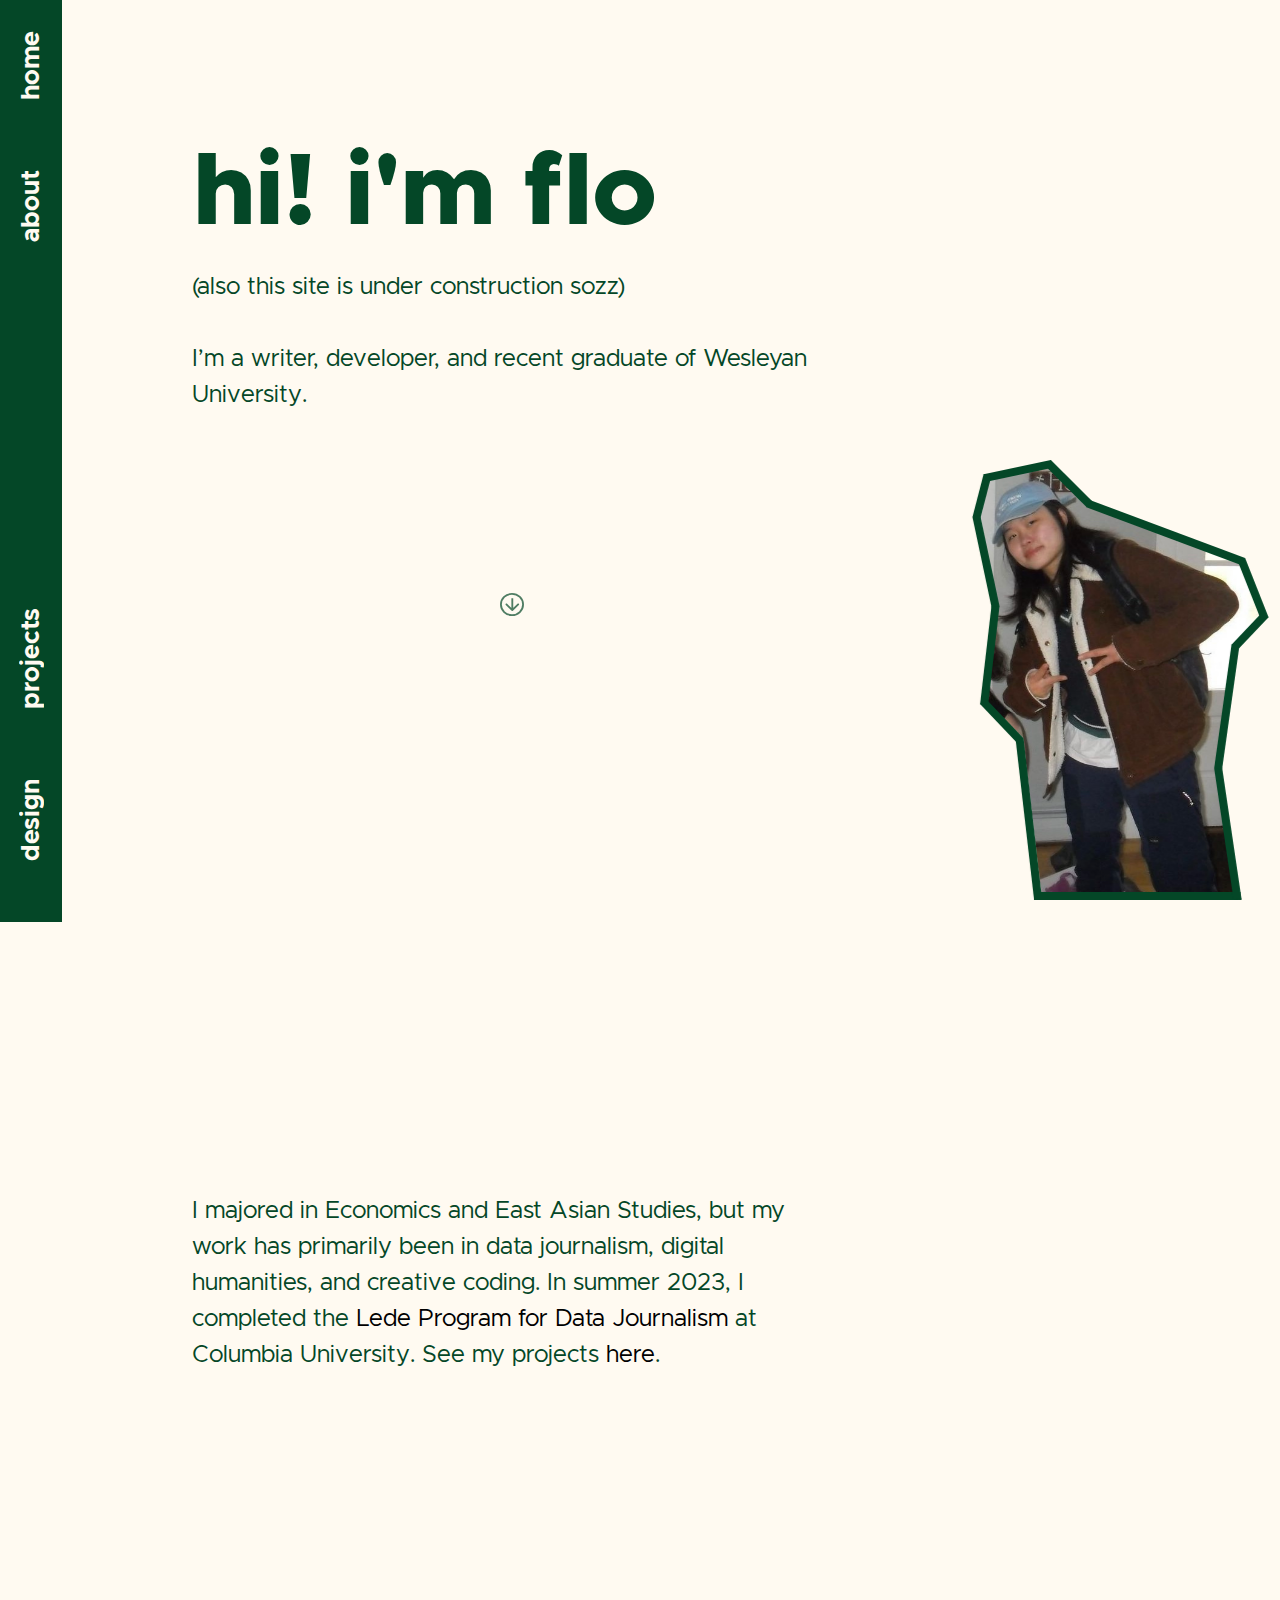
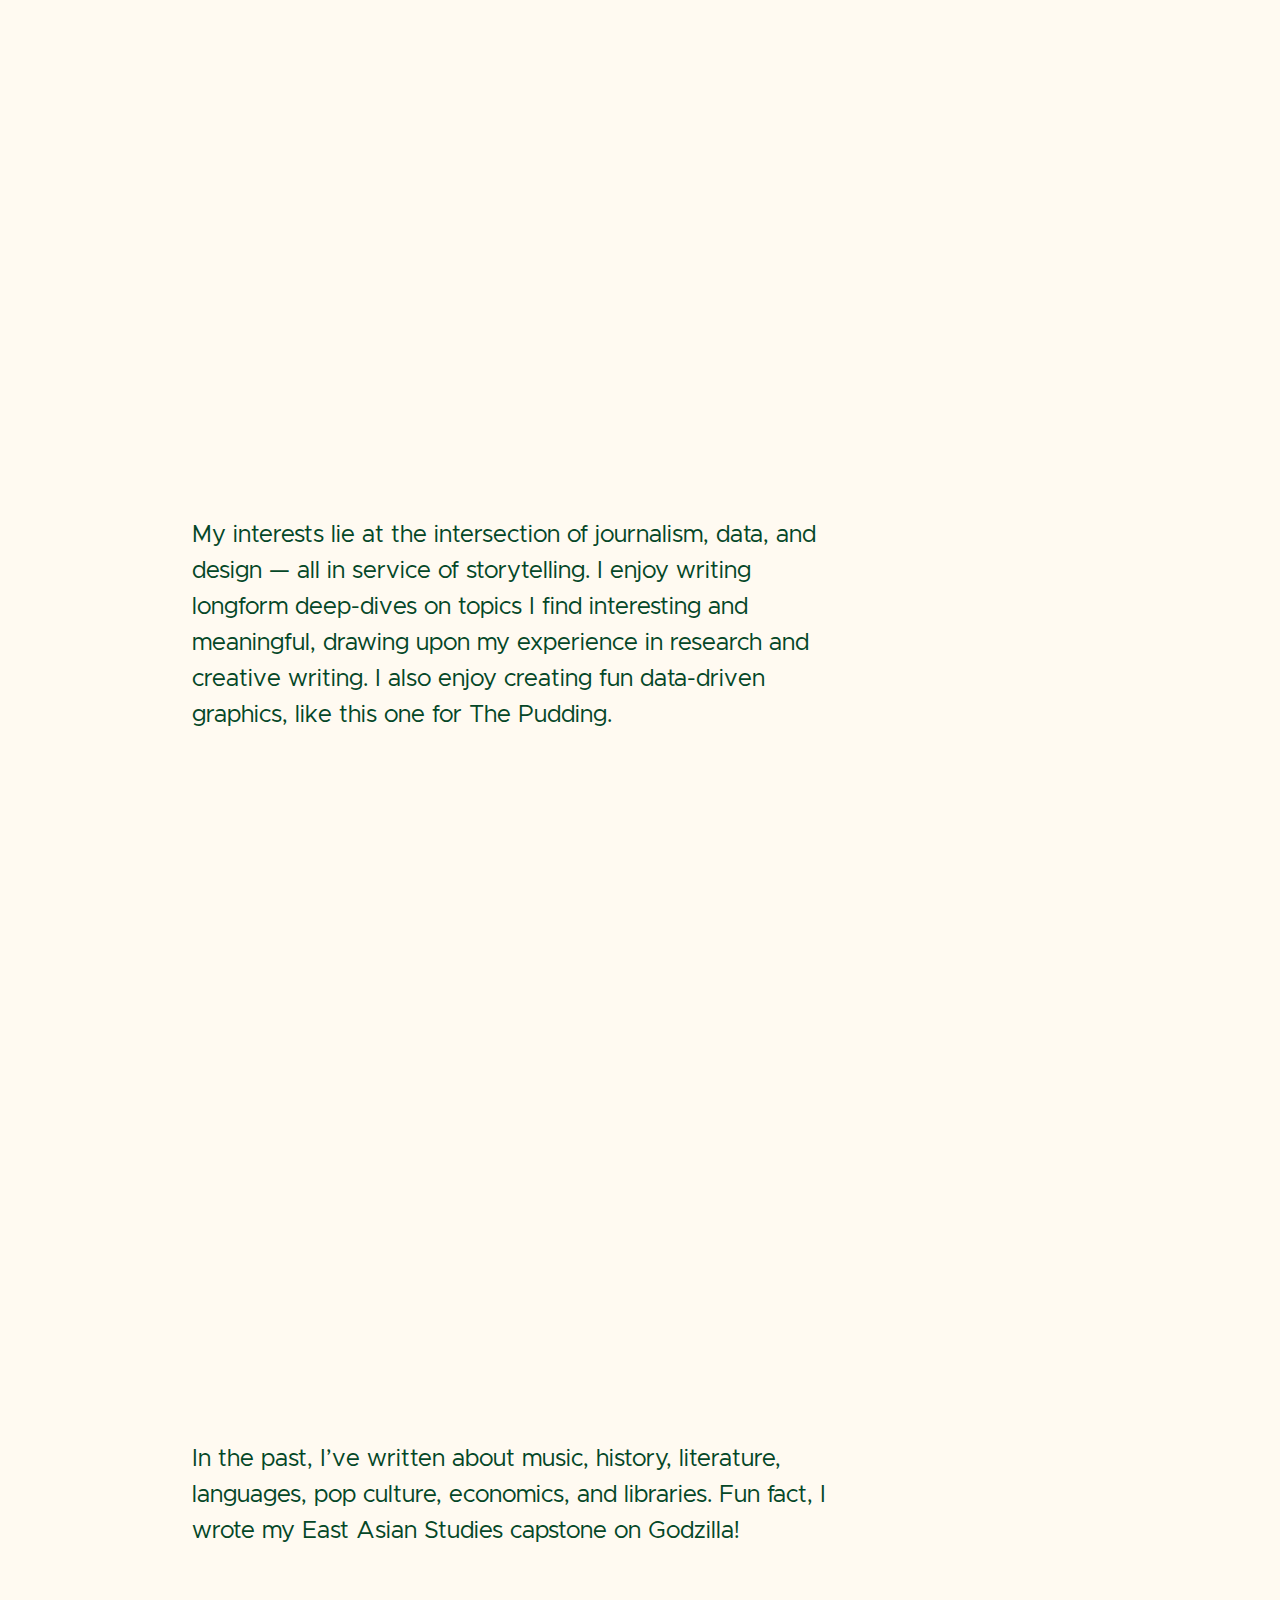
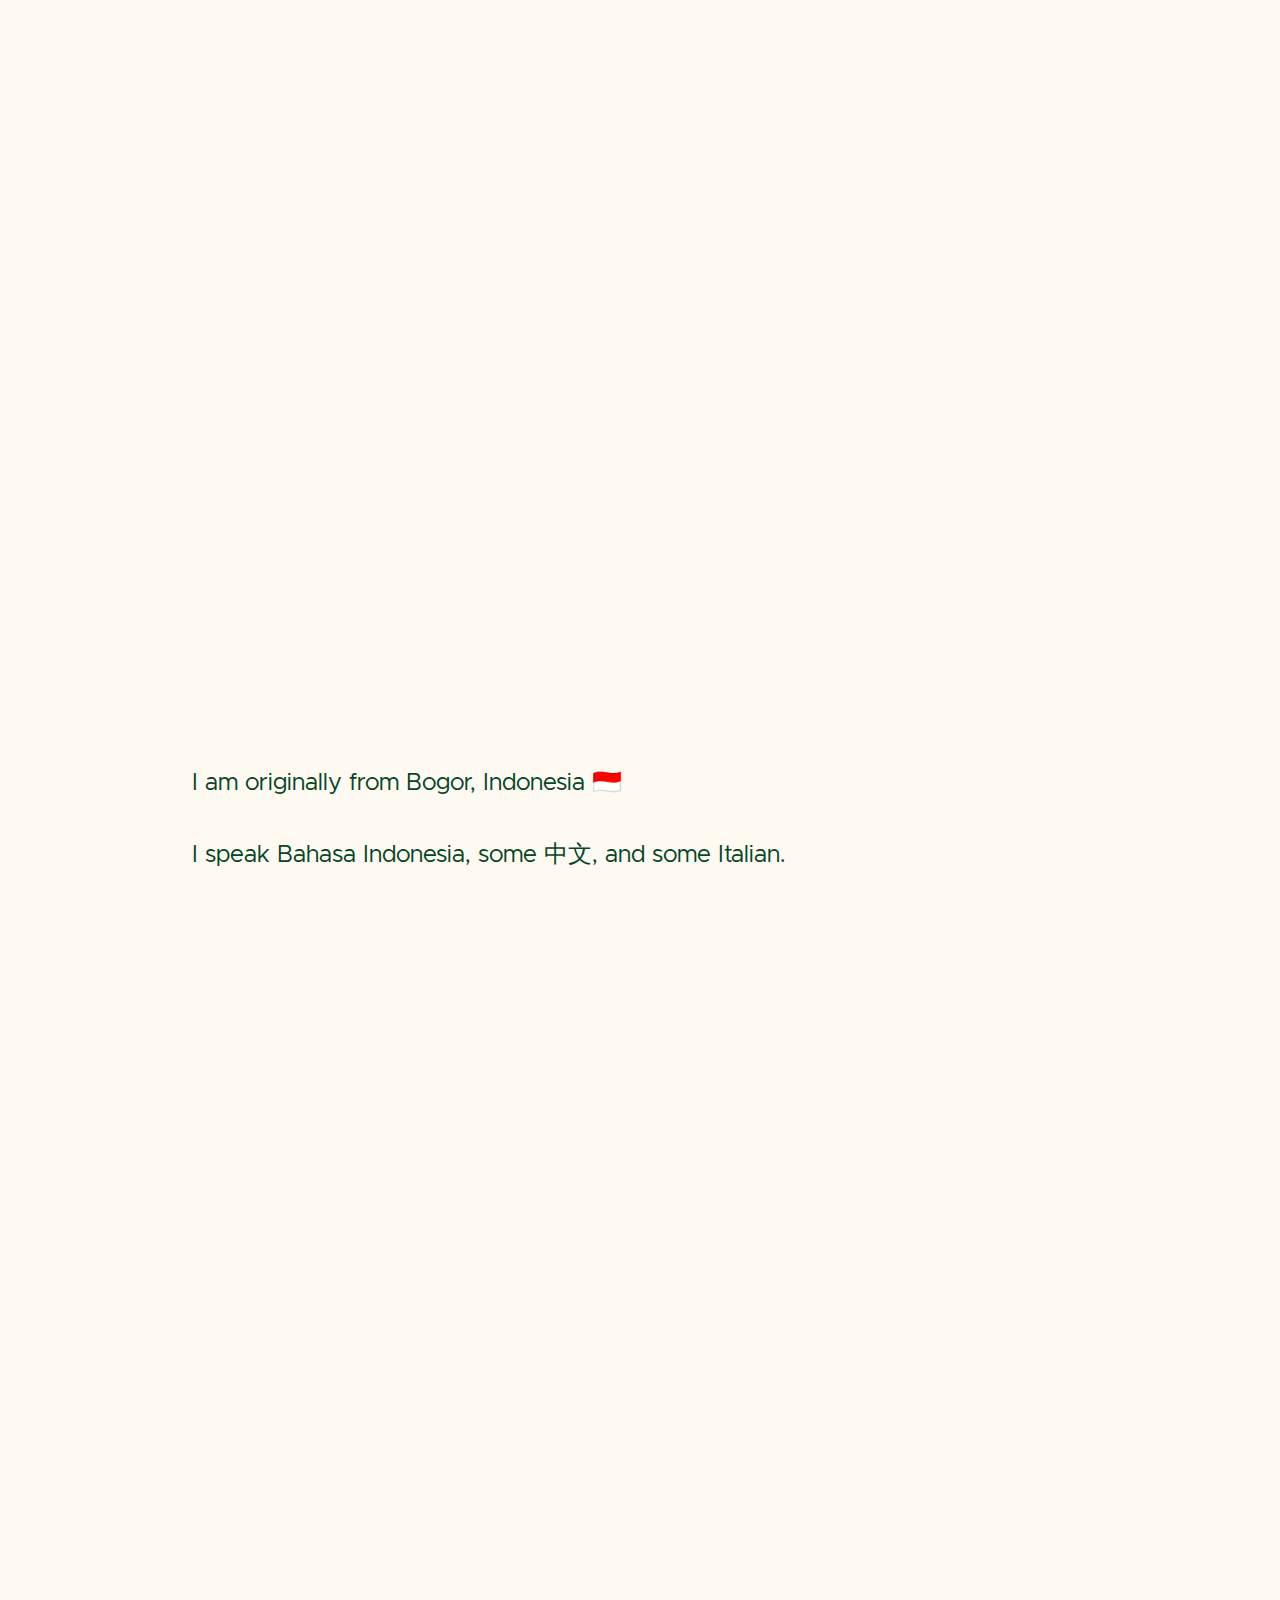
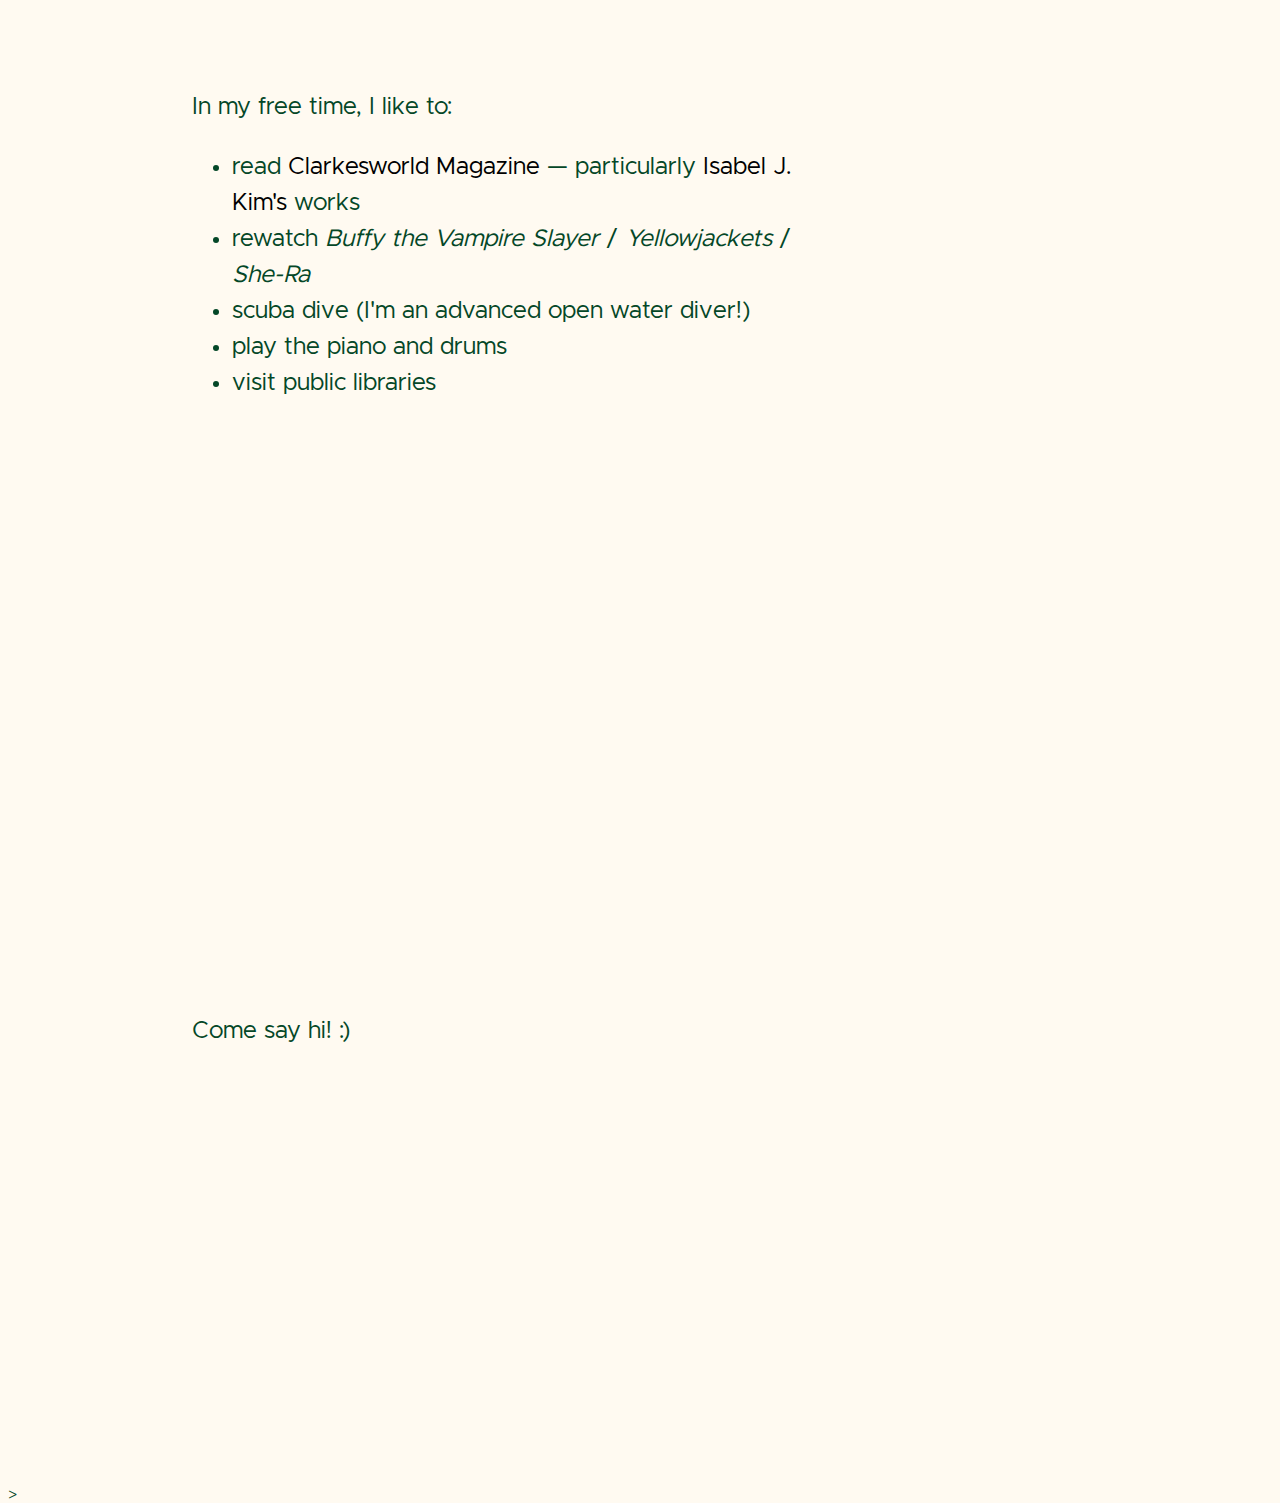
==== about.html @ 767cdd37 "Updates" ====
<!doctype html>
<html lang="en">
	<head>
		<meta charset="utf-8" />
		<link rel="icon" href="/favicon.png" />
		<link rel="stylesheet" href="/global.css">


		<meta name="viewport" content="width=device-width, initial-scale=1" />
		<title>florina sutanto</title>
		
		<link rel="modulepreload" href="./_app/immutable/entry/start.DZFULt_t.js">
		<link rel="modulepreload" href="./_app/immutable/chunks/entry.DlZ-NdJ3.js">
		<link rel="modulepreload" href="./_app/immutable/chunks/scheduler.BvLojk_z.js">
		<link rel="modulepreload" href="./_app/immutable/entry/app.CEyLYzUx.js">
		<link rel="modulepreload" href="./_app/immutable/chunks/index.WhMknJ-m.js">
		<link rel="modulepreload" href="./_app/immutable/nodes/0.BKlx58Ps.js">
		<link rel="modulepreload" href="./_app/immutable/nodes/3.B5gwQrS4.js">
	</head>
	<body data-sveltekit-preload-data="hover">
		<div style="display: contents">  <div class="sidebar" data-svelte-h="svelte-p5h71a"><div class="top-sidebar"><a href="/">home</a> <a href="/about">about</a></div> <div class="bottom-sidebar"><a href="/#projects">projects</a> <a href="/#design">design</a></div></div>  <div class="picture" data-svelte-h="svelte-1xizd46"><img src="/assets/images/frame.svg" alt="me"></div>  <div class="about" data-svelte-h="svelte-1ytv4y3"><h1>hi! i&#39;m flo</h1> <p class="about-text">(also this site is under construction sozz)
        <br><br>
        I’m a writer, developer, and recent graduate of Wesleyan University.

        <img src="/assets/images/arrow.svg" alt="down arrow" class="arrow"></p> <p class="about-text">I majored in Economics and East Asian Studies, but my work has primarily been in data journalism, digital humanities, and creative coding. In summer 2023, I completed the <a href="https://ledeprogram.com/">Lede Program for Data Journalism</a> at Columbia University. See my projects <a href="/#projects">here</a>.</p> <p class="about-text">My interests lie at the intersection of journalism, data, and design — all in service of storytelling. I enjoy writing longform deep-dives on topics I find interesting and meaningful, drawing upon my experience in research and creative writing. I also enjoy creating fun data-driven graphics, like this one for The Pudding.</p> <p class="about-text">In the past, I’ve written about music, history, literature, languages, pop culture, economics, and libraries. Fun fact, I wrote my East Asian Studies capstone on Godzilla!</p> <p class="about-text">I am originally from Bogor, Indonesia 🇮🇩<br><br>I speak Bahasa Indonesia, some 中文, and some Italian.</p> <div class="about-text"><p>In my free time, I like to:</p> <ul><li>read <a href="https://clarkesworldmagazine.com/">Clarkesworld Magazine</a> — particularly <a href="https://www.isabel.kim/">Isabel J. Kim&#39;s</a> works</li> <li>rewatch <i>Buffy the Vampire Slayer</i> / <i>Yellowjackets</i> / <i>She-Ra</i></li> <li>scuba dive (I&#39;m an advanced open water diver!)</li> <li>play the piano and drums</li>  <li>visit public libraries</li></ul></div> <p class="about-text-final">Come say hi! :)</p> </div>&gt; 
			
			<script>
				{
					__sveltekit_6cgbi2 = {
						base: new URL(".", location).pathname.slice(0, -1)
					};

					const element = document.currentScript.parentElement;

					const data = [null,null];

					Promise.all([
						import("./_app/immutable/entry/start.DZFULt_t.js"),
						import("./_app/immutable/entry/app.CEyLYzUx.js")
					]).then(([kit, app]) => {
						kit.start(app, element, {
							node_ids: [0, 3],
							data,
							form: null,
							error: null
						});
					});
				}
			</script>
		</div>
	</body>
</html>
---- global.css ----
html, body {
	position: relative;
	width: 100%;
	height: 100%;
	margin: 0;
	background-color: #FFFAF1;
}

main {
    max-width: 70vw;
    margin: 0 auto;
    text-align: center; 
    padding-top: 30vh;
	padding-left: 25vw;
	height: 100vh; 
	box-sizing: border-box;
}


body {
	color: #044727;
	margin: 0;
	padding: 8px;
	box-sizing: border-box;
	font-family: "Metropolis Regular", sans-serif;
}

h1 {
    font-family: "Metropolis ExtraBold", sans-serif;
    font-size: 8vw;;
    text-align: left; 
	margin: 0 auto;
}

.links {
    font-family: "Metropolis Bold", sans-serif;
    font-size: 2vw;
    color: black;
    text-align: left;
    display: flex;
    justify-content: flex-start;
    gap: 6vw;
}

.links a {
    text-decoration: underline black; 
}

.links a:hover {
    color: #044727;
    text-decoration-color: #044727;
}


h2 {
	font-family: "Space Mono";
	color: black;
	font-size: 6vw;
}

/* PROJECTS */

.projects {
    max-width: calc(70vw - 3.6em);
    margin: 0 auto;
}

.project-grid {
    display: grid;
    grid-template-columns: repeat(2, 1fr); /* Two columns per row */
    grid-gap: 30px; 
}

.project-entry {
    border: 2px solid black;
    border-radius: 10px;
    overflow: hidden;
    width: 450px; 
    margin-bottom: 20px; 
}

.project-entry a {
    display: block;
    text-decoration: none;
    color: inherit;
}

.project-entry img {
    width: 100%;
    height: auto;
    display: block;
}

.project-entry .description {
    padding: 30px;
}

.project-entry .description h3 {
    margin-top: 0;
    margin-bottom: 0;
    font-family: "Metropolis Bold", sans-serif;
    font-size: 1.8em;
    color: black;
    text-transform: uppercase;
    line-height: 1.1;
}

.project-entry .description a:hover h3 {
    text-decoration: underline;
}

.project-entry .description p.org {
    font-family: "Metropolis Bold", sans-serif;
    margin-bottom: 0;
    margin-top: 10px;
    color:#044727;
    font-size: 1em;
}

.project-entry .description p.desc {
    font-family: "Metropolis", sans-serif;
    margin-bottom: 0;
    margin-top: 10px;
    color: black;
    font-size: 1.2em;
    line-height: 1.2;
}

.project-entry .description p.skills {
    font-family: "Space Mono", sans-serif;
    margin-bottom: 0;
    margin-top: 20px;
    color: #FFFAF1;
    font-size: 0.9em;
    background-color: #044727;
    border-radius: 5px;
    padding: 5px;
    padding-left: 10px;
    text-align: left;
}

/* DESIGN */

.design {
    max-width: calc(70vw - 3.6em);
    margin: 0 auto;
    padding-bottom: 10vw;
}


.design-grid {
    column-count: 2;
    column-gap: 20px;
}
    /* display: grid;
    grid-template-columns: repeat(2, 1fr); */

.design-grid > * {
    margin-bottom: 20px; 
}


.design-grid img {
    width: 100%;
    height: auto;
    max-width: 100%; 
}


/* SIDEBAR */

.sidebar {
    background-color: #044727;
    width: 2.5em;
    height: 100vh; 
    position: fixed;
    top: 0;
    left: 0;
    display: flex;
    flex-direction: column;
    align-items: center; /* Center horizontally */
	justify-content: space-between;
	padding: 0.7em;
}

.top-sidebar,
.bottom-sidebar {
    display: flex;
    flex-direction: column;
}

.top-sidebar a,
.bottom-sidebar a {
    color: #FFFAF1;
	font-family: "Metropolis Bold", sans-serif;
    writing-mode: vertical-rl; 
    text-orientation: mixed; 
    margin-bottom: 30px; 
	transform: rotate(180deg);
	font-size: 1.6em;
	padding-top: 20px;
	padding-bottom:20px;
}

.sidebar a:hover {
    text-decoration: underline;
}

.top-sidebar {
    margin-bottom: auto; 
}


a {
	color: black ;
    text-decoration: none;
}

/* ABOUT */

.about {
    max-width: 70vw;
    margin: 0 auto;
    text-align: left; 
    padding-top: 15vh;
}

.about-text {
    max-width: 50vw;
    line-height: 1.5;
    font-size: 1.5em;
    height: 100vh;
}

.about-text-final {
    max-width: 50vw;
    line-height: 1.5;
    font-size: 1.5em;
    height: 50vh;
}

.picture img {
    transform: scaleX(-1);
    position: fixed;
    right: 0;
    bottom: 0;
    max-height: 70vh;
    max-width: 25vw;
}

.about-text a:hover {
    text-decoration: underline;
}

.about-text > .arrow {
    max-width: 1.8vw;
    display: block;
    margin: auto;
    margin-top: 20vh;
}

/* EXTRA */

@media (min-width: 640px) {
	main {
		max-width: none;
	}
}

@font-face {
    font-family: 'Metropolis Regular';
    src: url('/assets/fonts/metropolis/Metropolis-Regular.ttf') format('truetype');
}

@font-face {
    font-family: 'Metropolis Medium';
    src: url('/assets/fonts/metropolis/Metropolis-Medium.ttf') format('truetype');
}

@font-face {
    font-family: 'Metropolis Bold';
    src: url('/assets/fonts/metropolis/Metropolis-Bold.ttf') format('truetype');
}

@font-face {
    font-family: 'Metropolis ExtraBold';
    src: url('/assets/fonts/metropolis/Metropolis-ExtraBold.ttf') format('truetype');
}
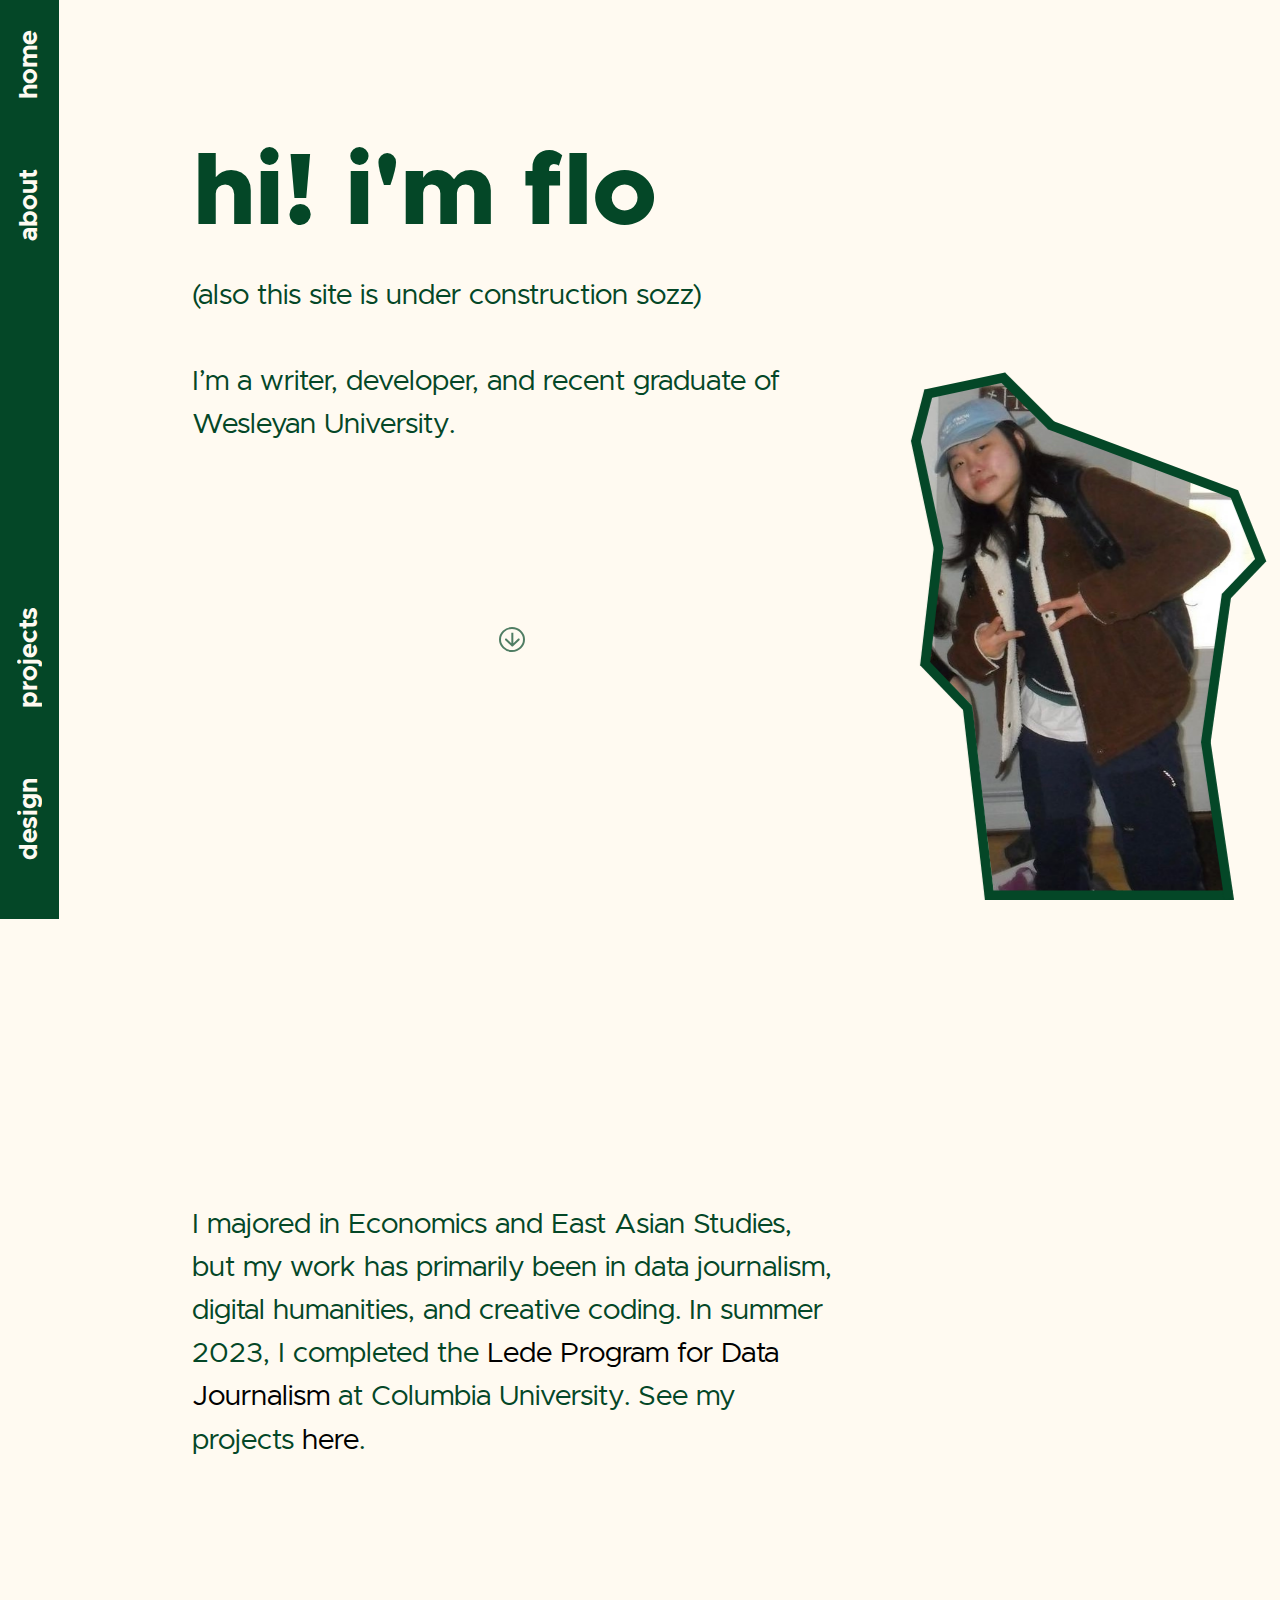
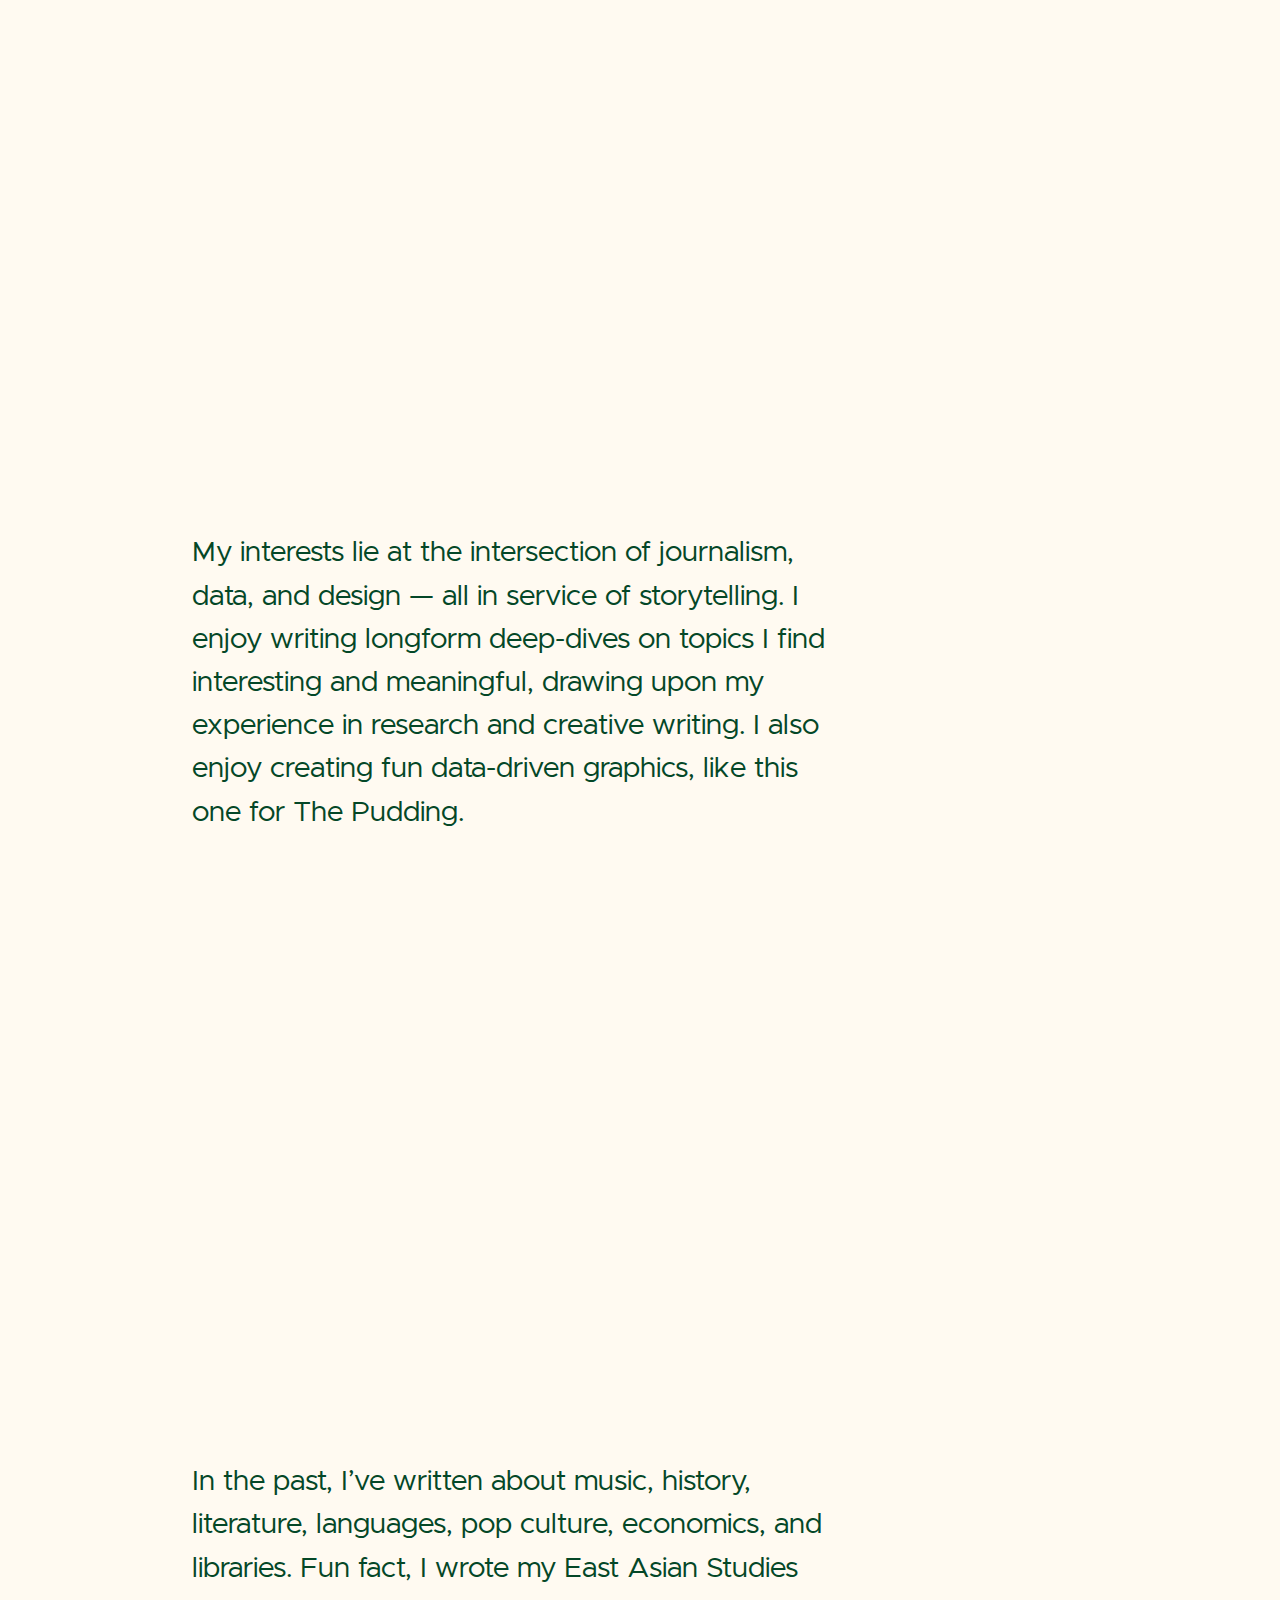
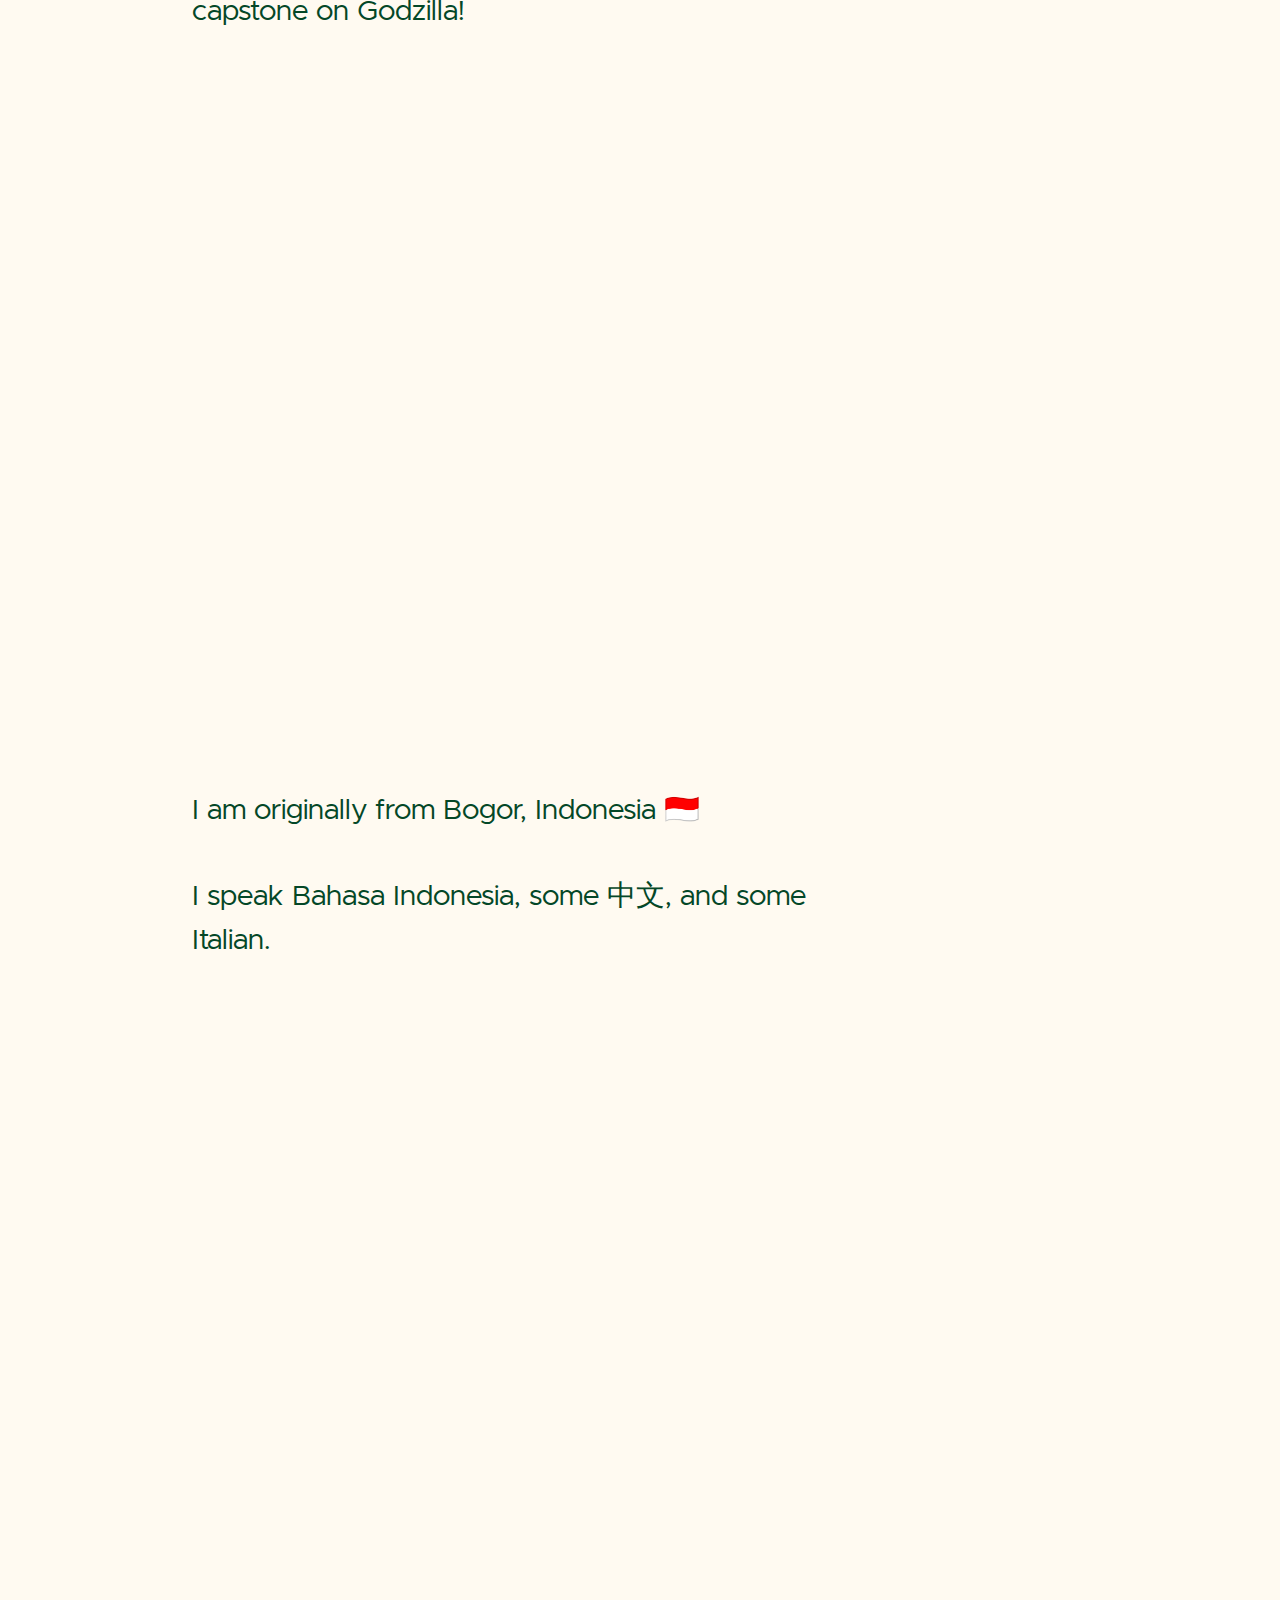
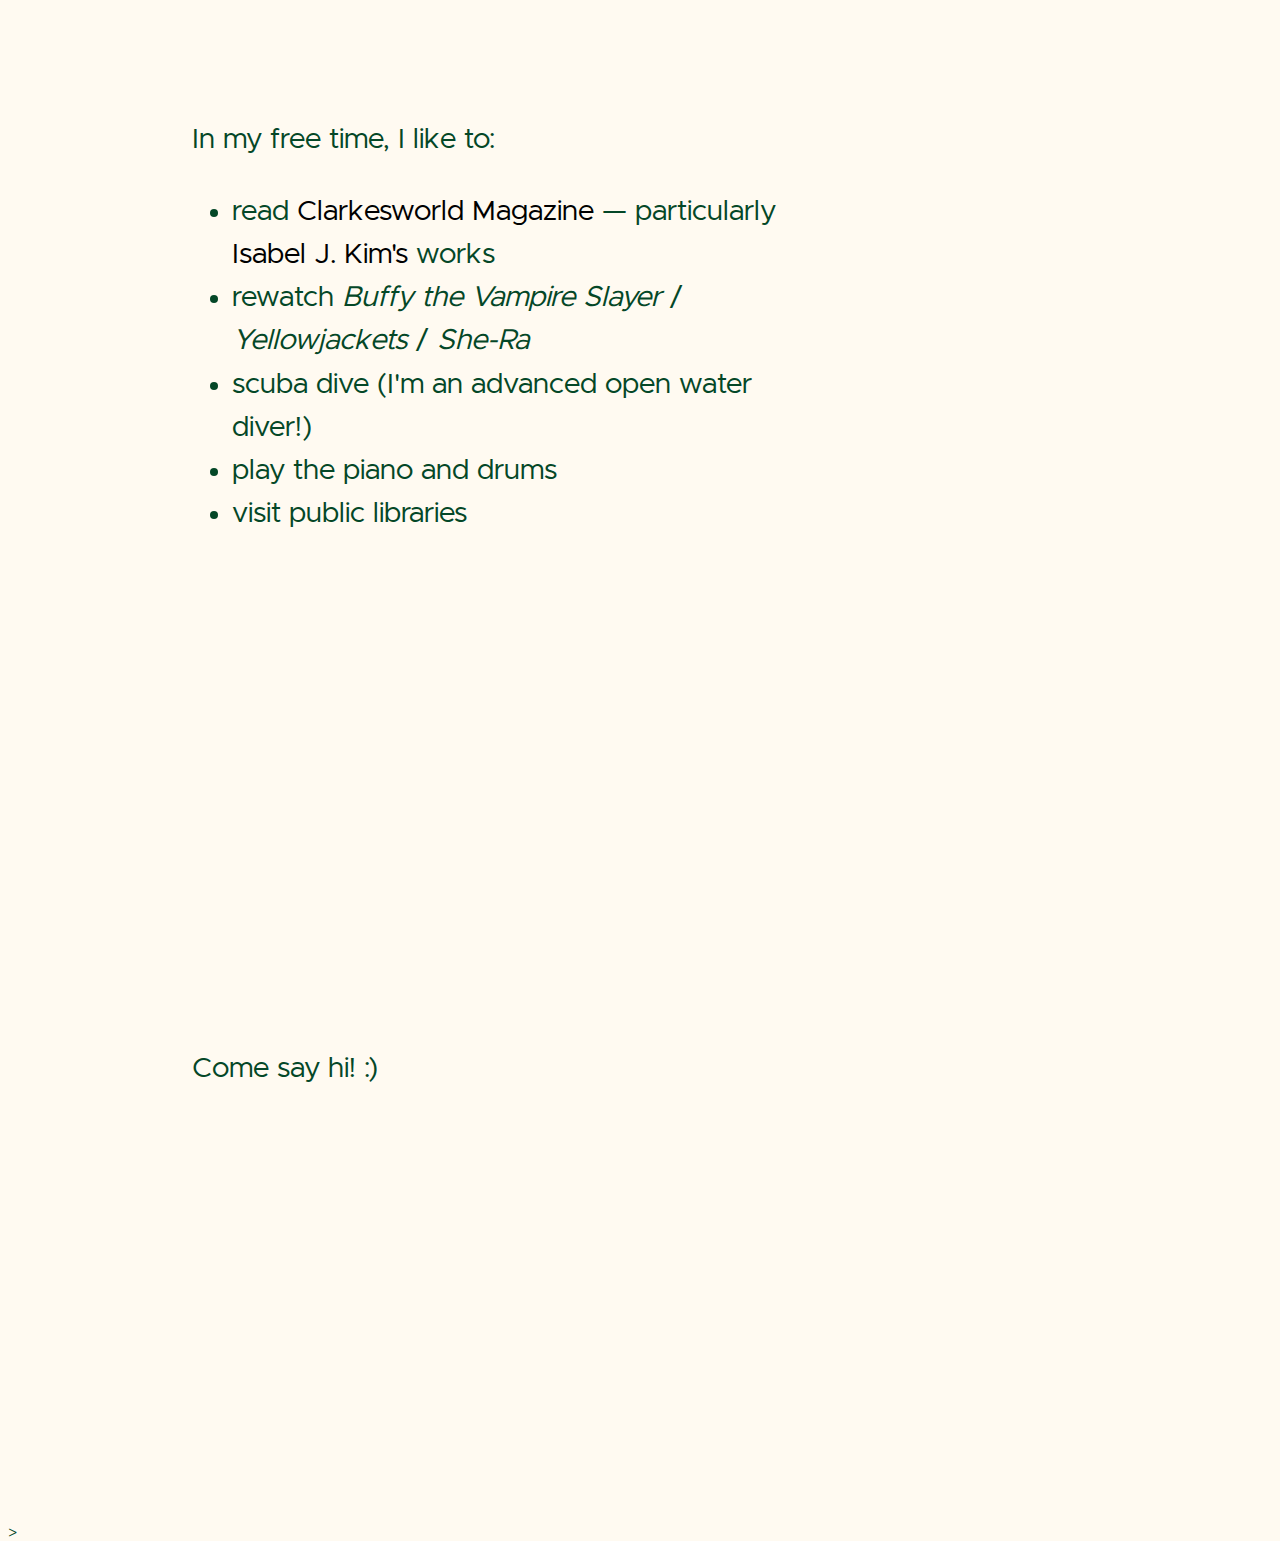
==== commit 1e2f819c: "Updates" ====
--- a/about.html
+++ b/about.html
@@ -9,10 +9,10 @@
 		<meta name="viewport" content="width=device-width, initial-scale=1" />
 		<title>florina sutanto</title>
 		
-		<link rel="modulepreload" href="./_app/immutable/entry/start.DZFULt_t.js">
-		<link rel="modulepreload" href="./_app/immutable/chunks/entry.DlZ-NdJ3.js">
+		<link rel="modulepreload" href="./_app/immutable/entry/start.xj5oYod6.js">
+		<link rel="modulepreload" href="./_app/immutable/chunks/entry.XD7IxQ_7.js">
 		<link rel="modulepreload" href="./_app/immutable/chunks/scheduler.BvLojk_z.js">
-		<link rel="modulepreload" href="./_app/immutable/entry/app.CEyLYzUx.js">
+		<link rel="modulepreload" href="./_app/immutable/entry/app.Df0ywa9u.js">
 		<link rel="modulepreload" href="./_app/immutable/chunks/index.WhMknJ-m.js">
 		<link rel="modulepreload" href="./_app/immutable/nodes/0.BKlx58Ps.js">
 		<link rel="modulepreload" href="./_app/immutable/nodes/3.B5gwQrS4.js">
@@ -26,7 +26,7 @@
 			
 			<script>
 				{
-					__sveltekit_6cgbi2 = {
+					__sveltekit_rvyb06 = {
 						base: new URL(".", location).pathname.slice(0, -1)
 					};
 
@@ -35,8 +35,8 @@
 					const data = [null,null];
 
 					Promise.all([
-						import("./_app/immutable/entry/start.DZFULt_t.js"),
-						import("./_app/immutable/entry/app.CEyLYzUx.js")
+						import("./_app/immutable/entry/start.xj5oYod6.js"),
+						import("./_app/immutable/entry/app.Df0ywa9u.js")
 					]).then(([kit, app]) => {
 						kit.start(app, element, {
 							node_ids: [0, 3],
--- a/global.css
+++ b/global.css
@@ -61,7 +61,7 @@
 /* PROJECTS */
 
 .projects {
-    max-width: calc(70vw - 3.6em);
+    max-width: calc(70vw);
     margin: 0 auto;
 }
 
@@ -75,7 +75,7 @@
     border: 2px solid black;
     border-radius: 10px;
     overflow: hidden;
-    width: 450px; 
+    width: 480px; 
     margin-bottom: 20px; 
 }
 
@@ -92,7 +92,7 @@
 }
 
 .project-entry .description {
-    padding: 30px;
+    padding: 35px;
 }
 
 .project-entry .description h3 {
@@ -114,7 +114,7 @@
     margin-bottom: 0;
     margin-top: 10px;
     color:#044727;
-    font-size: 1em;
+    font-size: 1.1em;
 }
 
 .project-entry .description p.desc {
@@ -122,7 +122,7 @@
     margin-bottom: 0;
     margin-top: 10px;
     color: black;
-    font-size: 1.2em;
+    font-size: 1.3em;
     line-height: 1.2;
 }
 
@@ -131,7 +131,7 @@
     margin-bottom: 0;
     margin-top: 20px;
     color: #FFFAF1;
-    font-size: 0.9em;
+    font-size: 1em;
     background-color: #044727;
     border-radius: 5px;
     padding: 5px;
@@ -142,7 +142,7 @@
 /* DESIGN */
 
 .design {
-    max-width: calc(70vw - 3.6em);
+    max-width: calc(70vw);
     margin: 0 auto;
     padding-bottom: 10vw;
 }
@@ -161,6 +161,12 @@
 
 
 .design-grid img {
+    width: 100%;
+    height: auto;
+    max-width: 100%; 
+}
+
+.design-grid video {
     width: 100%;
     height: auto;
     max-width: 100%; 
@@ -180,7 +186,7 @@
     flex-direction: column;
     align-items: center; /* Center horizontally */
 	justify-content: space-between;
-	padding: 0.7em;
+	padding: 0.6em;
 }
 
 .top-sidebar,
@@ -228,14 +234,14 @@
 .about-text {
     max-width: 50vw;
     line-height: 1.5;
-    font-size: 1.5em;
+    font-size: 1.8em;
     height: 100vh;
 }
 
 .about-text-final {
     max-width: 50vw;
     line-height: 1.5;
-    font-size: 1.5em;
+    font-size: 1.8em;
     height: 50vh;
 }
 
@@ -245,7 +251,7 @@
     right: 0;
     bottom: 0;
     max-height: 70vh;
-    max-width: 25vw;
+    max-width: 30vw;
 }
 
 .about-text a:hover {
@@ -253,7 +259,7 @@
 }
 
 .about-text > .arrow {
-    max-width: 1.8vw;
+    max-width: 2vw;
     display: block;
     margin: auto;
     margin-top: 20vh;
@@ -268,6 +274,11 @@
 }
 
 @font-face {
+    font-family: 'Space Mono';
+    src: url('/assets/fonts/spacemono/SpaceMono-Regular.ttf') format('truetype');
+}
+
+@font-face {
     font-family: 'Metropolis Regular';
     src: url('/assets/fonts/metropolis/Metropolis-Regular.ttf') format('truetype');
 }
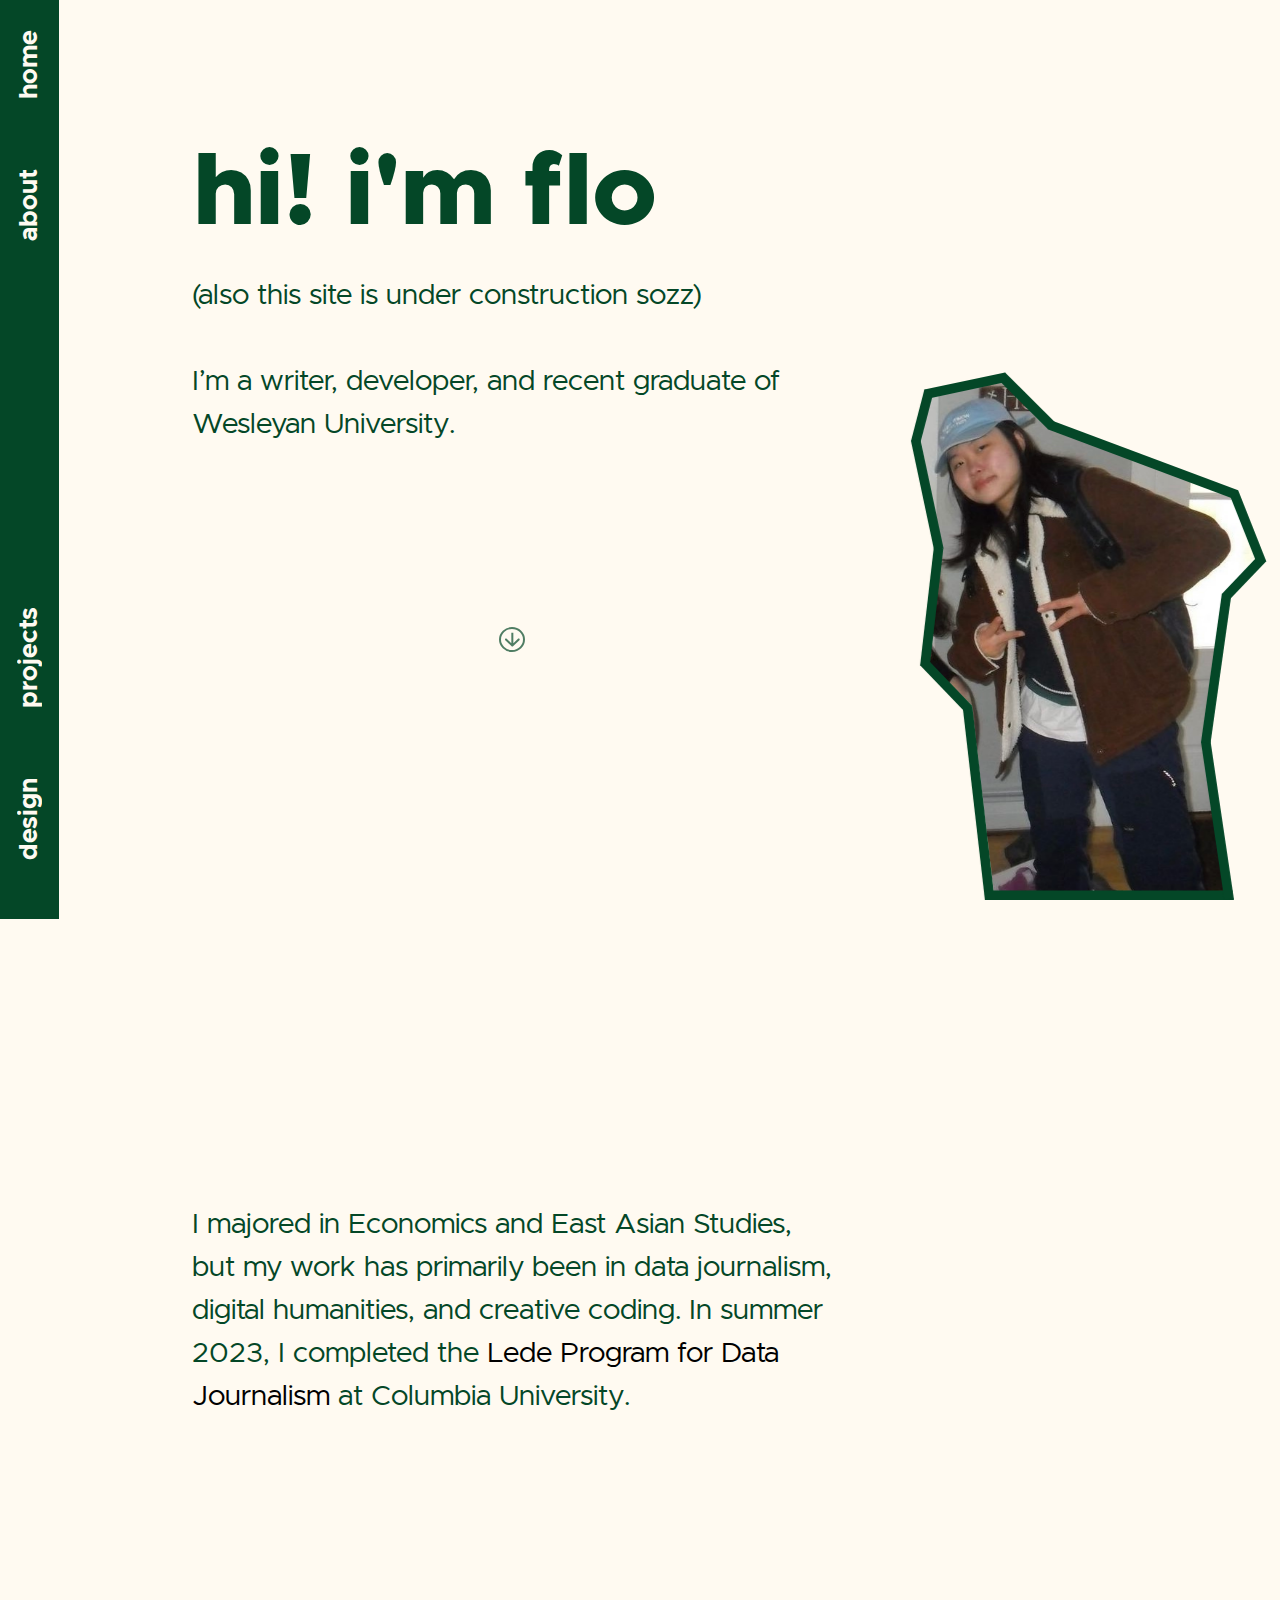
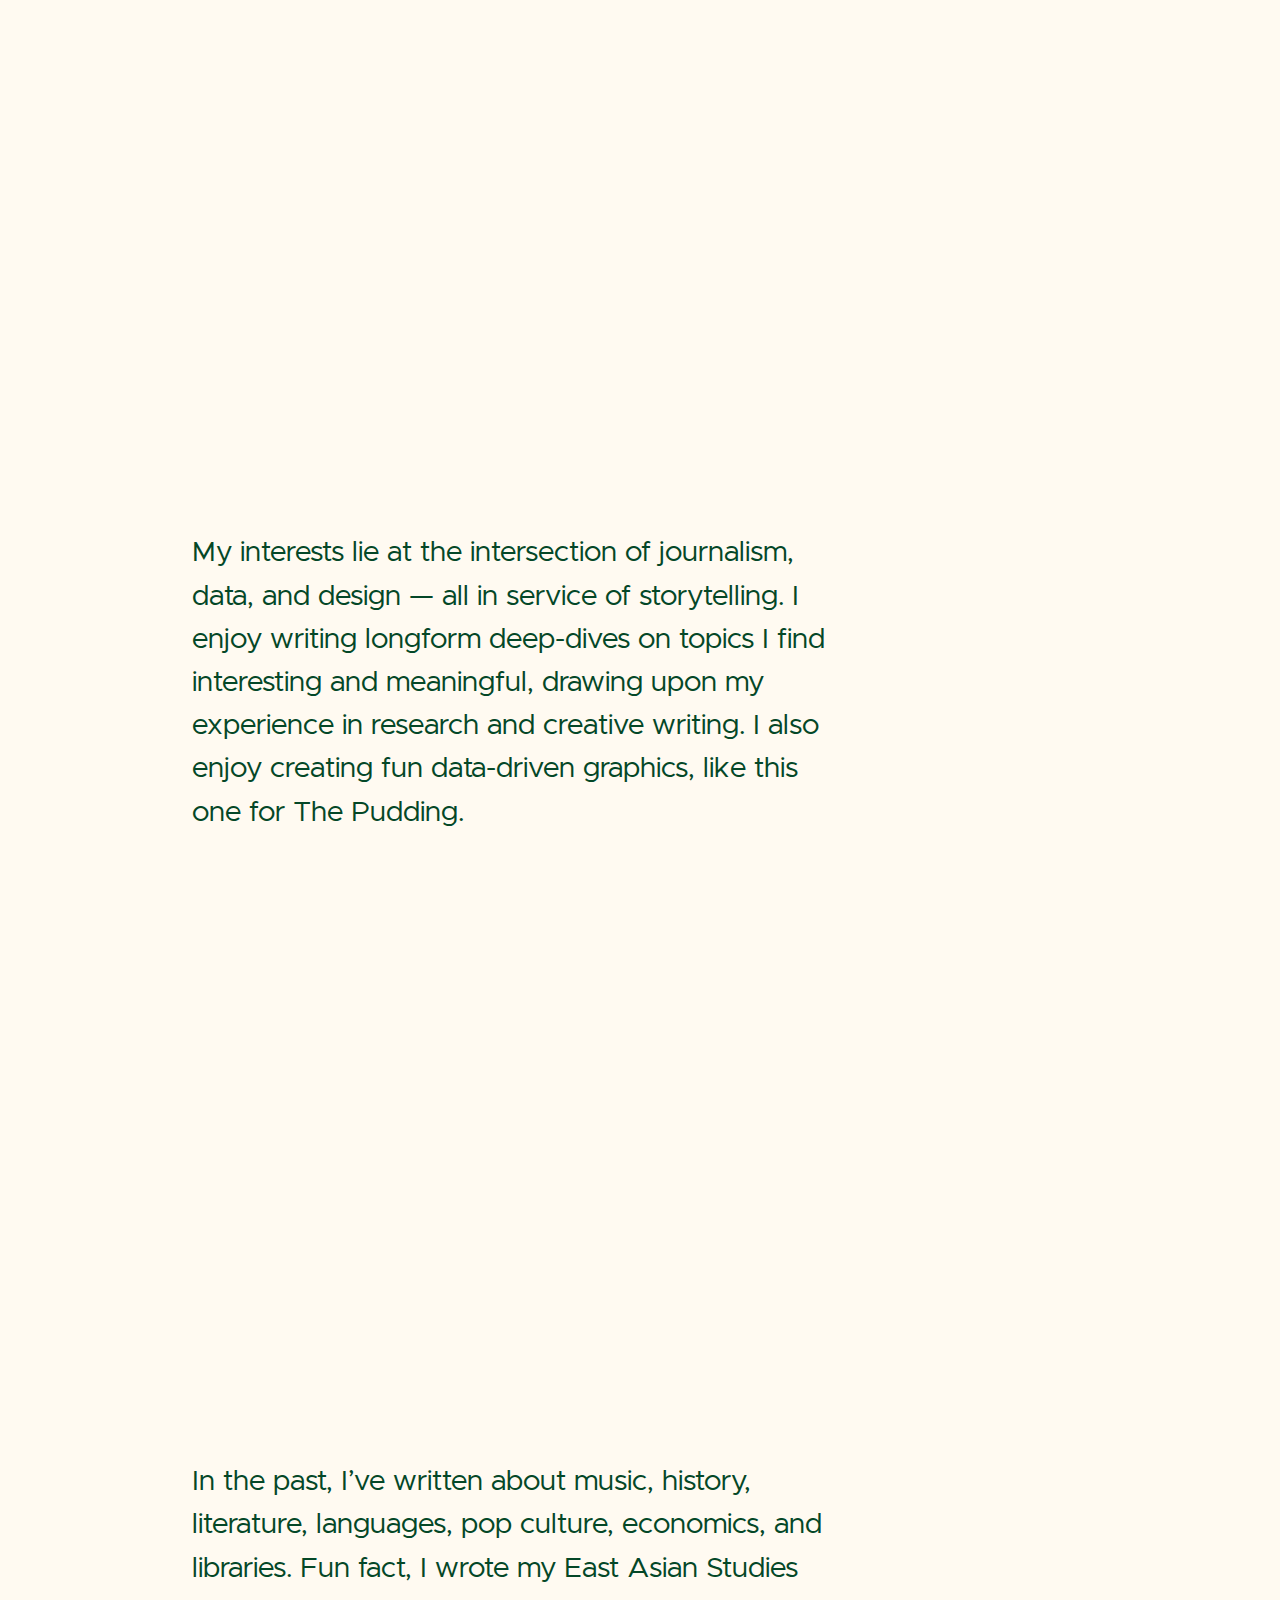
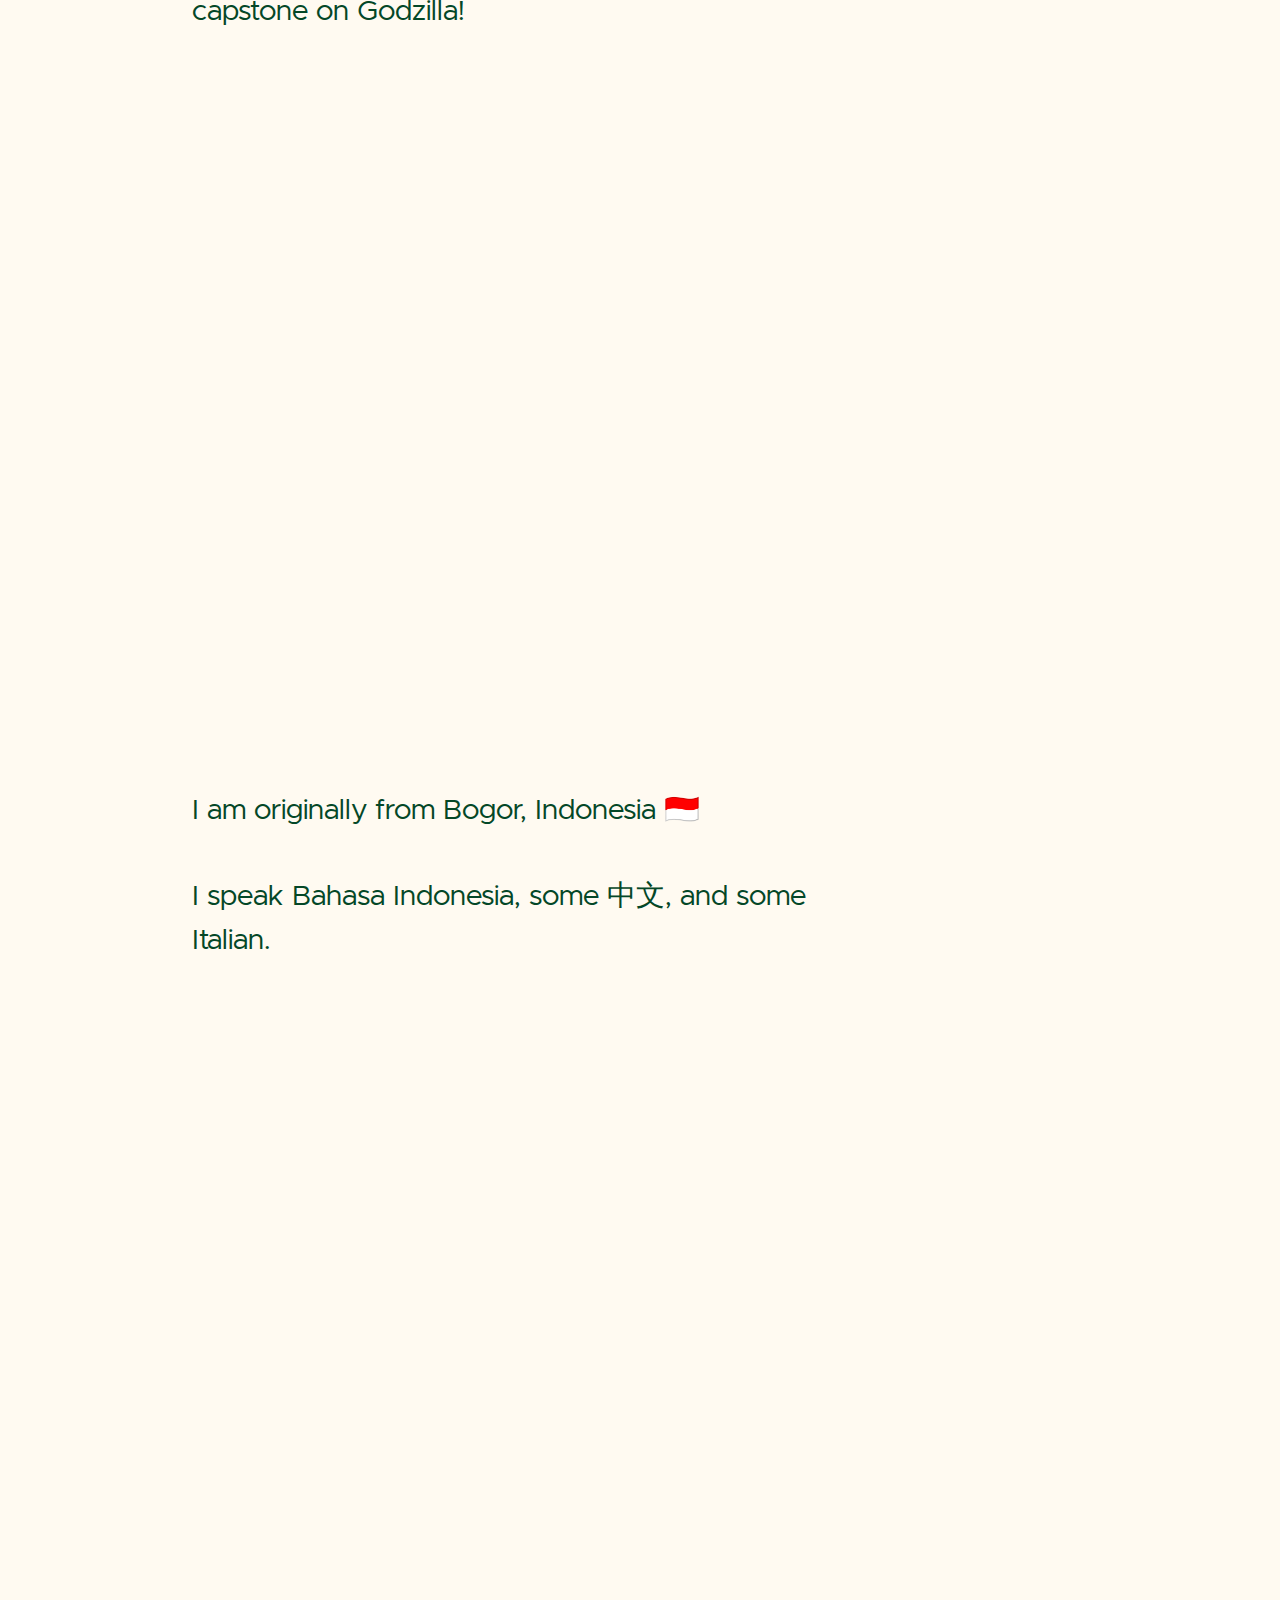
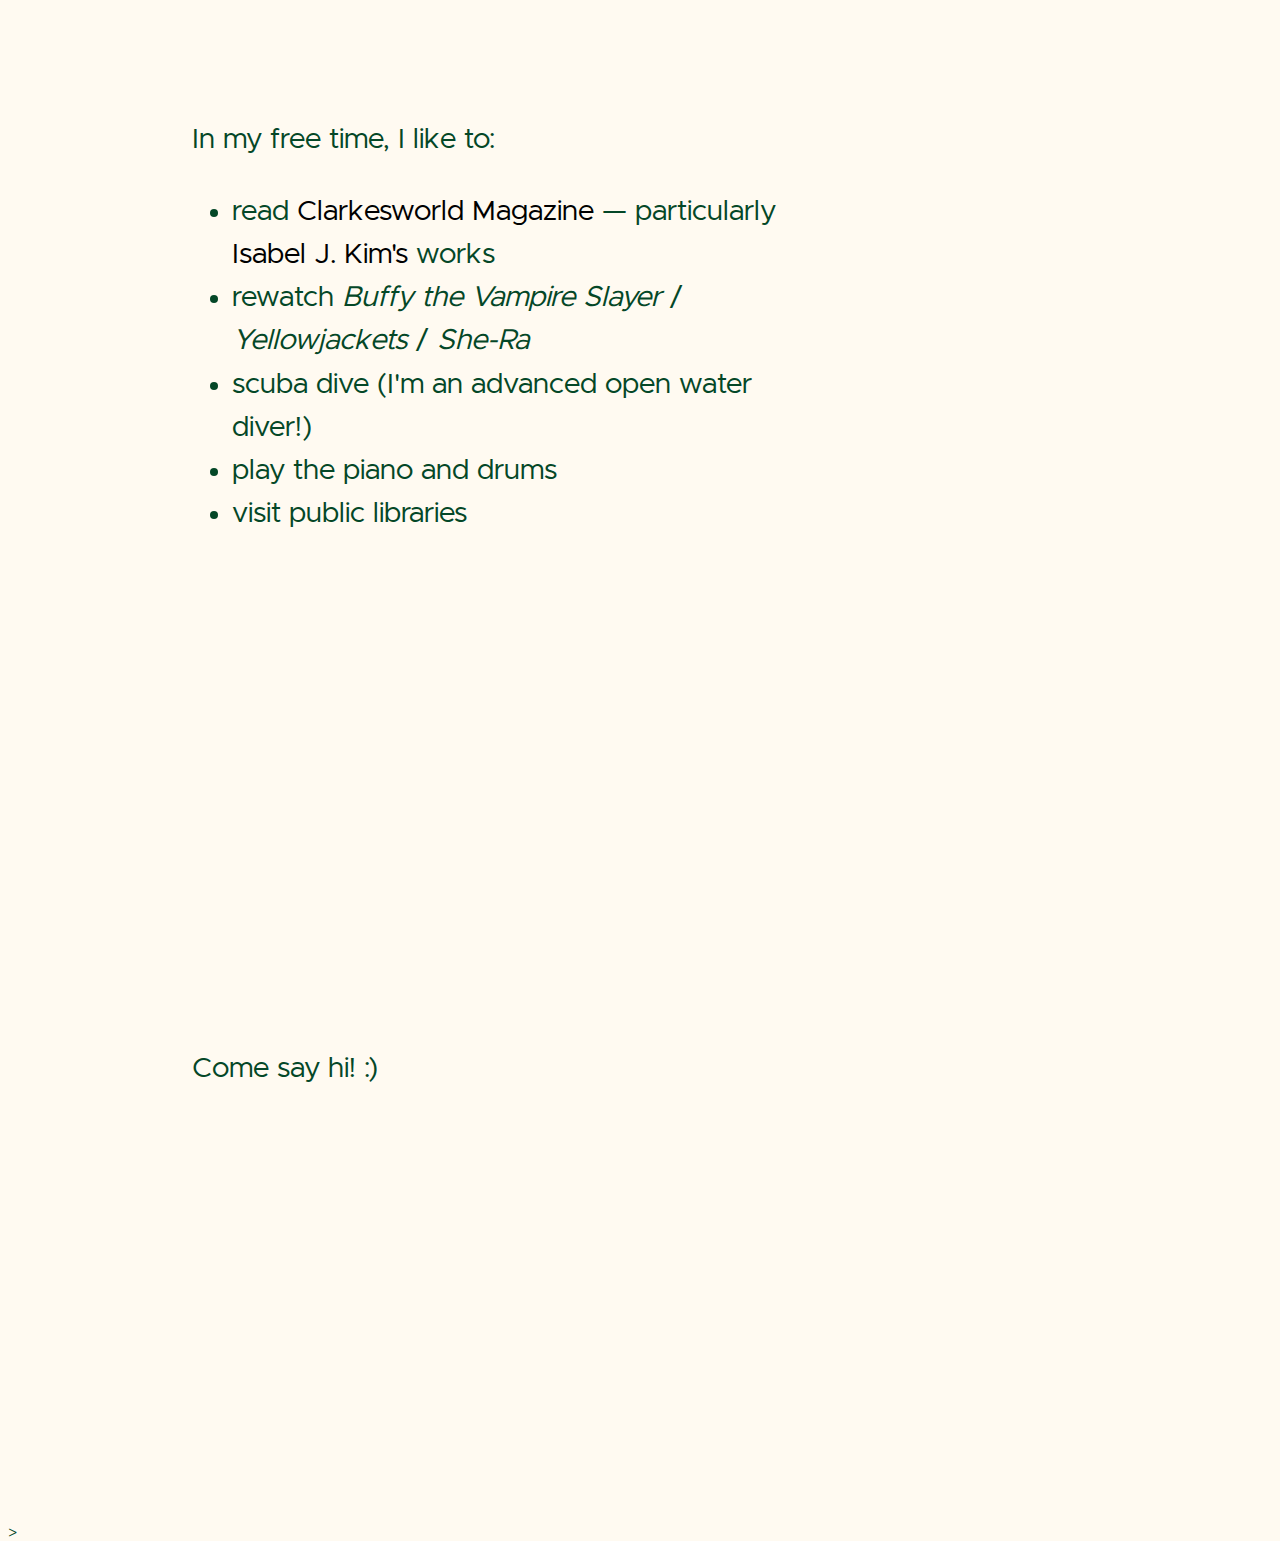
==== commit 73022d14: "Updates" ====
--- a/about.html
+++ b/about.html
@@ -9,24 +9,24 @@
 		<meta name="viewport" content="width=device-width, initial-scale=1" />
 		<title>florina sutanto</title>
 		
-		<link rel="modulepreload" href="./_app/immutable/entry/start.xj5oYod6.js">
-		<link rel="modulepreload" href="./_app/immutable/chunks/entry.XD7IxQ_7.js">
-		<link rel="modulepreload" href="./_app/immutable/chunks/scheduler.BvLojk_z.js">
-		<link rel="modulepreload" href="./_app/immutable/entry/app.Df0ywa9u.js">
-		<link rel="modulepreload" href="./_app/immutable/chunks/index.WhMknJ-m.js">
-		<link rel="modulepreload" href="./_app/immutable/nodes/0.BKlx58Ps.js">
-		<link rel="modulepreload" href="./_app/immutable/nodes/3.B5gwQrS4.js">
+		<link rel="modulepreload" href="./_app/immutable/entry/start.QH2w3QvN.js">
+		<link rel="modulepreload" href="./_app/immutable/chunks/entry.CnuXPpNr.js">
+		<link rel="modulepreload" href="./_app/immutable/chunks/scheduler.BpGeUnIB.js">
+		<link rel="modulepreload" href="./_app/immutable/entry/app.skRyRx_Q.js">
+		<link rel="modulepreload" href="./_app/immutable/chunks/index.BRYuX1pY.js">
+		<link rel="modulepreload" href="./_app/immutable/nodes/0.BNtbi38A.js">
+		<link rel="modulepreload" href="./_app/immutable/nodes/3.uMaKQSMu.js">
 	</head>
 	<body data-sveltekit-preload-data="hover">
-		<div style="display: contents">  <div class="sidebar" data-svelte-h="svelte-p5h71a"><div class="top-sidebar"><a href="/">home</a> <a href="/about">about</a></div> <div class="bottom-sidebar"><a href="/#projects">projects</a> <a href="/#design">design</a></div></div>  <div class="picture" data-svelte-h="svelte-1xizd46"><img src="/assets/images/frame.svg" alt="me"></div>  <div class="about" data-svelte-h="svelte-1ytv4y3"><h1>hi! i&#39;m flo</h1> <p class="about-text">(also this site is under construction sozz)
+		<div style="display: contents">  <div class="sidebar"><div class="top-sidebar" data-svelte-h="svelte-an56eq"><a href="/">home</a> <a href="/about">about</a></div> <div class="bottom-sidebar"> <a href="#projects" data-svelte-h="svelte-1a1aqol">projects</a> <a href="#design" data-svelte-h="svelte-1z052nh">design</a></div></div>  <div class="picture" data-svelte-h="svelte-1xizd46"><img src="/assets/images/frame.svg" alt="me"></div>  <div class="about" data-svelte-h="svelte-190jvrb"><h1>hi! i&#39;m flo</h1> <p class="about-text">(also this site is under construction sozz)
         <br><br>
         I’m a writer, developer, and recent graduate of Wesleyan University.
 
-        <img src="/assets/images/arrow.svg" alt="down arrow" class="arrow"></p> <p class="about-text">I majored in Economics and East Asian Studies, but my work has primarily been in data journalism, digital humanities, and creative coding. In summer 2023, I completed the <a href="https://ledeprogram.com/">Lede Program for Data Journalism</a> at Columbia University. See my projects <a href="/#projects">here</a>.</p> <p class="about-text">My interests lie at the intersection of journalism, data, and design — all in service of storytelling. I enjoy writing longform deep-dives on topics I find interesting and meaningful, drawing upon my experience in research and creative writing. I also enjoy creating fun data-driven graphics, like this one for The Pudding.</p> <p class="about-text">In the past, I’ve written about music, history, literature, languages, pop culture, economics, and libraries. Fun fact, I wrote my East Asian Studies capstone on Godzilla!</p> <p class="about-text">I am originally from Bogor, Indonesia 🇮🇩<br><br>I speak Bahasa Indonesia, some 中文, and some Italian.</p> <div class="about-text"><p>In my free time, I like to:</p> <ul><li>read <a href="https://clarkesworldmagazine.com/">Clarkesworld Magazine</a> — particularly <a href="https://www.isabel.kim/">Isabel J. Kim&#39;s</a> works</li> <li>rewatch <i>Buffy the Vampire Slayer</i> / <i>Yellowjackets</i> / <i>She-Ra</i></li> <li>scuba dive (I&#39;m an advanced open water diver!)</li> <li>play the piano and drums</li>  <li>visit public libraries</li></ul></div> <p class="about-text-final">Come say hi! :)</p> </div>&gt; 
+        <img src="/assets/images/arrow.svg" alt="down arrow" class="arrow"></p> <p class="about-text">I majored in Economics and East Asian Studies, but my work has primarily been in data journalism, digital humanities, and creative coding. In summer 2023, I completed the <a href="https://ledeprogram.com/">Lede Program for Data Journalism</a> at Columbia University.</p> <p class="about-text">My interests lie at the intersection of journalism, data, and design — all in service of storytelling. I enjoy writing longform deep-dives on topics I find interesting and meaningful, drawing upon my experience in research and creative writing. I also enjoy creating fun data-driven graphics, like this one for The Pudding.</p> <p class="about-text">In the past, I’ve written about music, history, literature, languages, pop culture, economics, and libraries. Fun fact, I wrote my East Asian Studies capstone on Godzilla!</p> <p class="about-text">I am originally from Bogor, Indonesia 🇮🇩<br><br>I speak Bahasa Indonesia, some 中文, and some Italian.</p> <div class="about-text"><p>In my free time, I like to:</p> <ul><li>read <a href="https://clarkesworldmagazine.com/">Clarkesworld Magazine</a> — particularly <a href="https://www.isabel.kim/">Isabel J. Kim&#39;s</a> works</li> <li>rewatch <i>Buffy the Vampire Slayer</i> / <i>Yellowjackets</i> / <i>She-Ra</i></li> <li>scuba dive (I&#39;m an advanced open water diver!)</li> <li>play the piano and drums</li>  <li>visit public libraries</li></ul></div> <p class="about-text-final">Come say hi! :)</p> </div>&gt; 
 			
 			<script>
 				{
-					__sveltekit_rvyb06 = {
+					__sveltekit_1jq28tb = {
 						base: new URL(".", location).pathname.slice(0, -1)
 					};
 
@@ -35,8 +35,8 @@
 					const data = [null,null];
 
 					Promise.all([
-						import("./_app/immutable/entry/start.xj5oYod6.js"),
-						import("./_app/immutable/entry/app.Df0ywa9u.js")
+						import("./_app/immutable/entry/start.QH2w3QvN.js"),
+						import("./_app/immutable/entry/app.skRyRx_Q.js")
 					]).then(([kit, app]) => {
 						kit.start(app, element, {
 							node_ids: [0, 3],
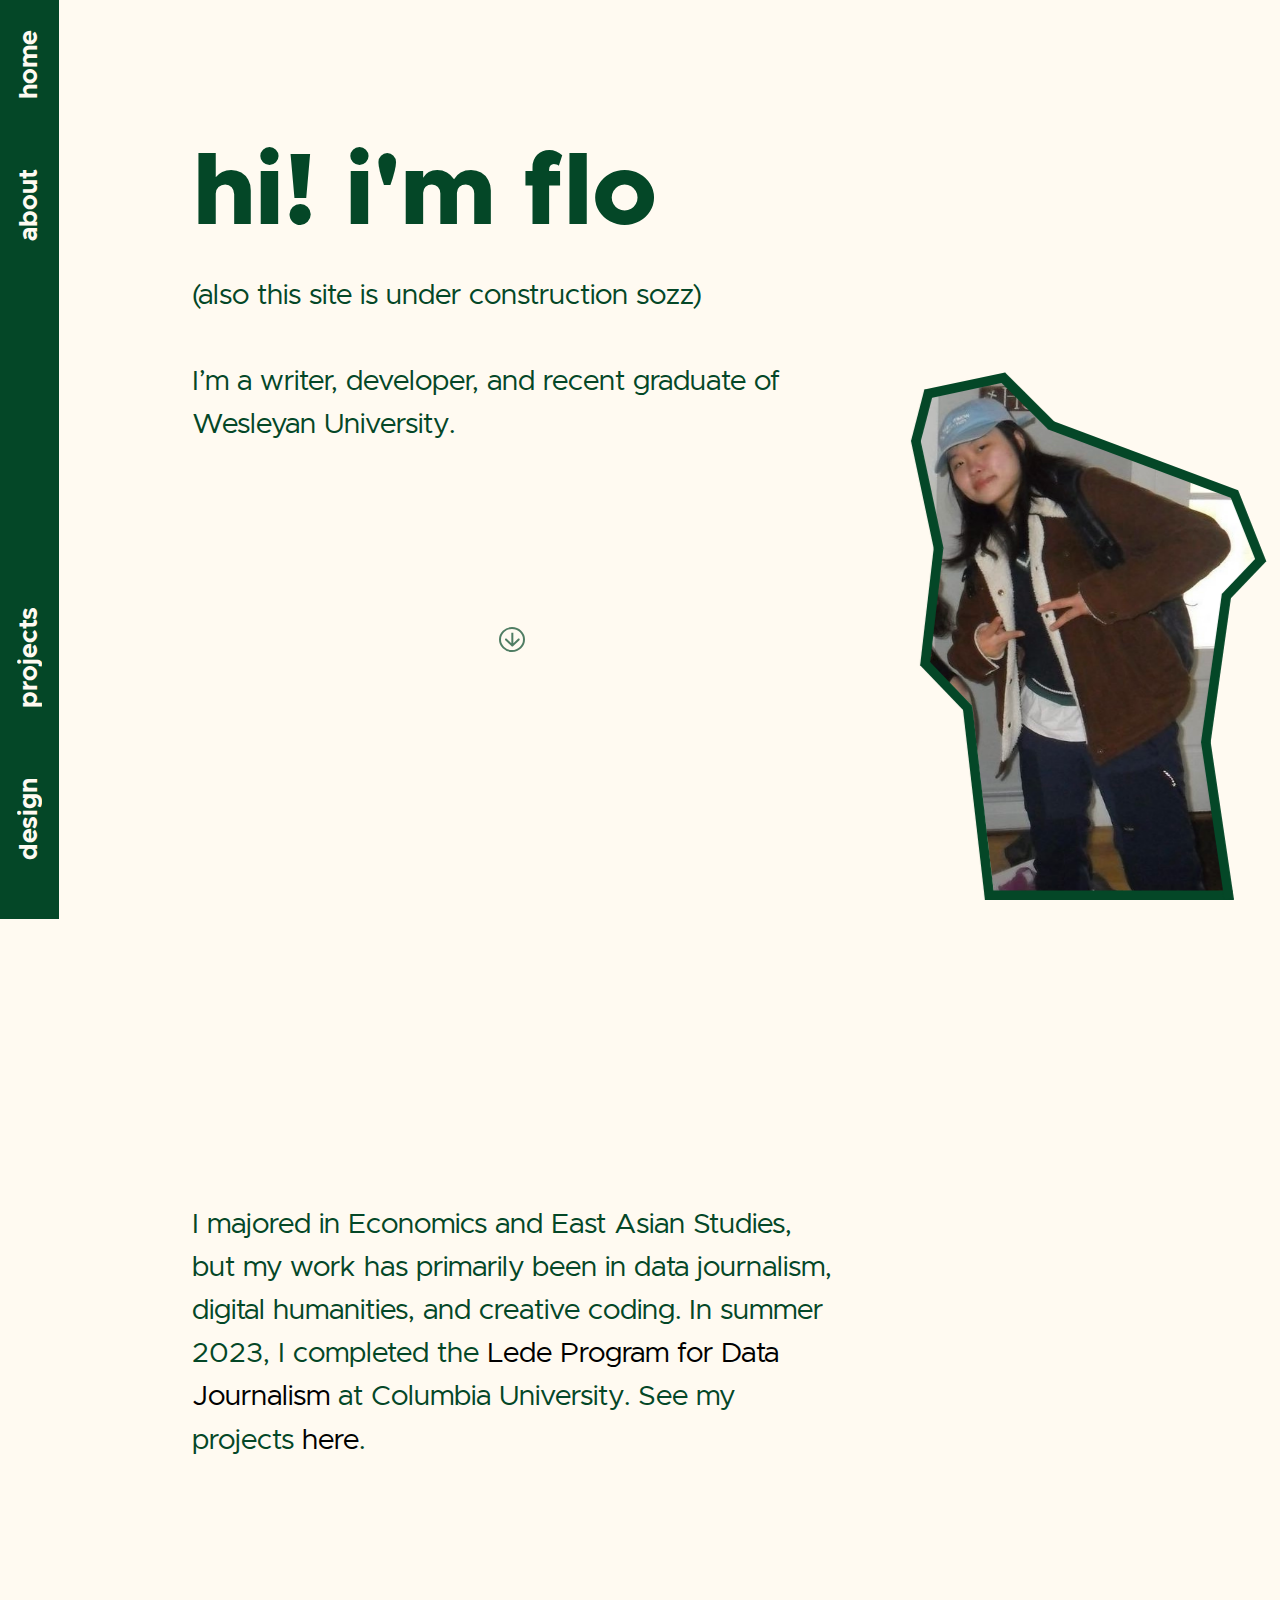
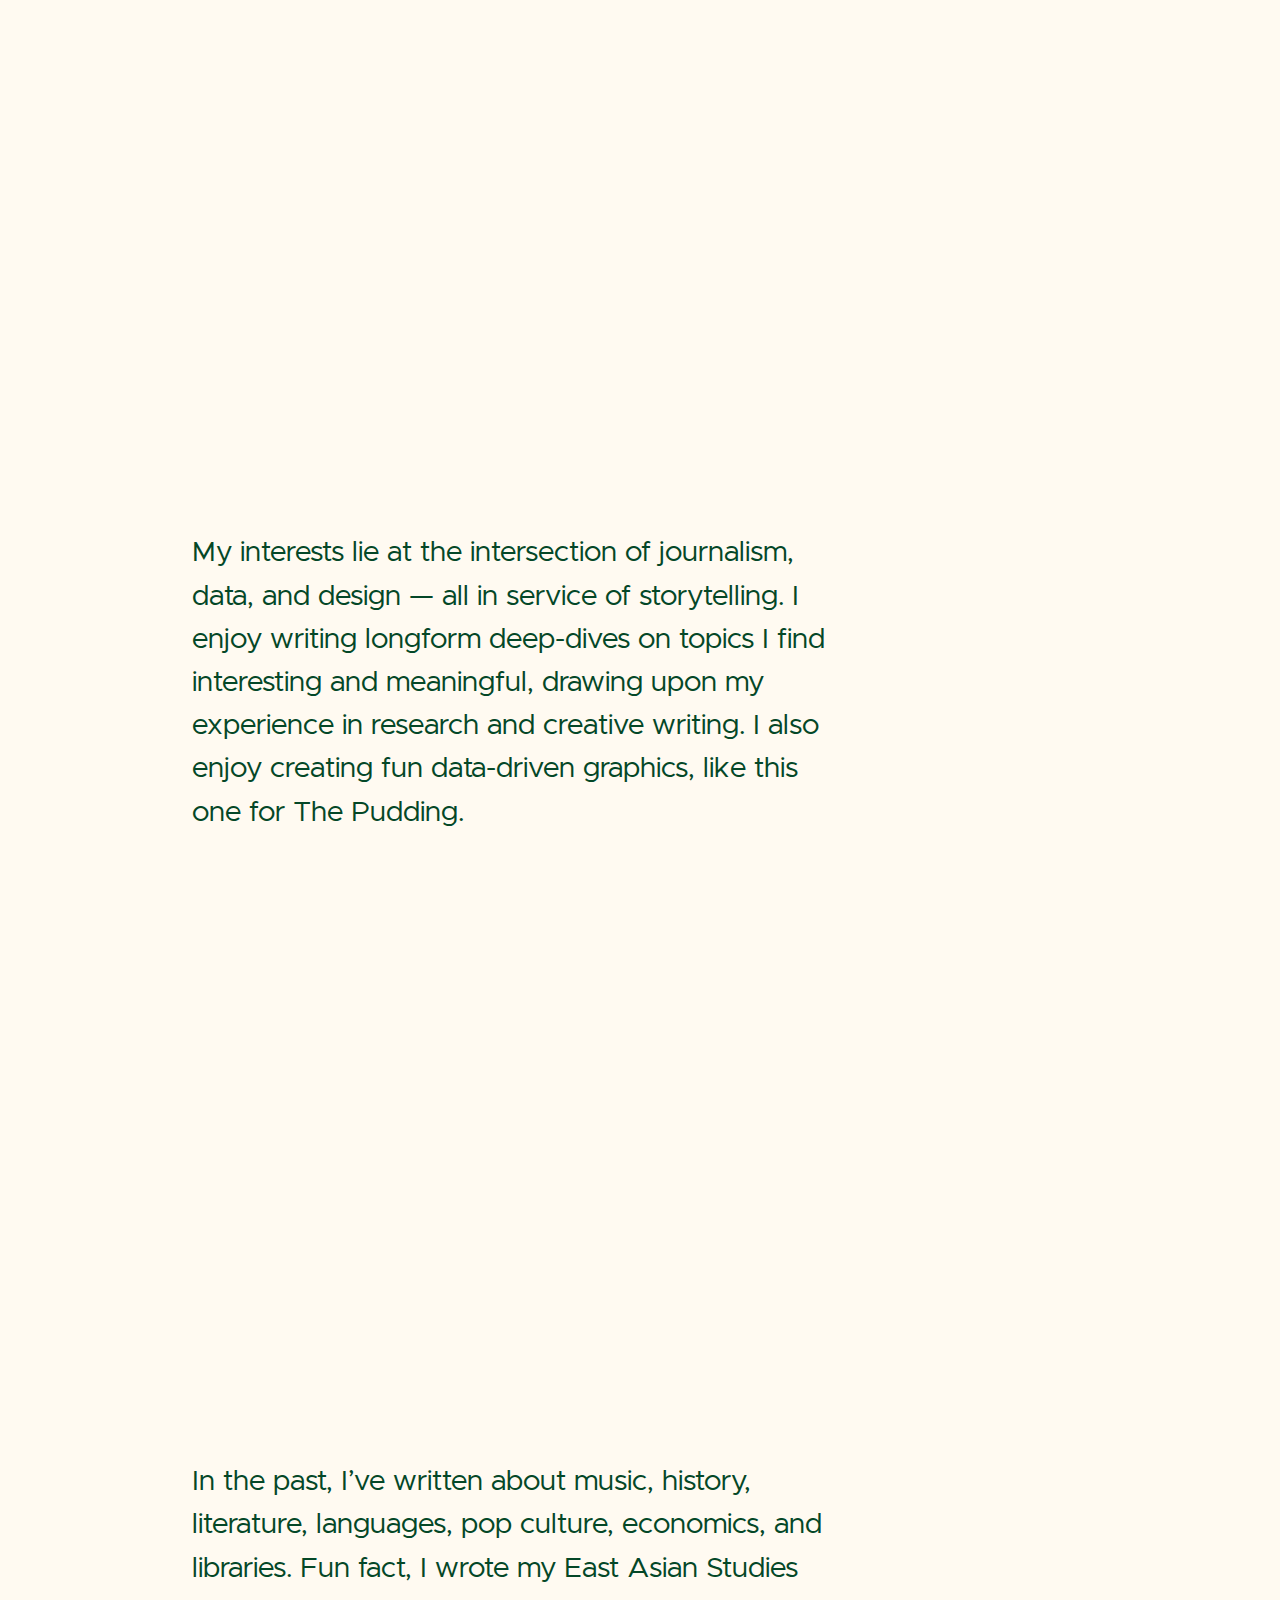
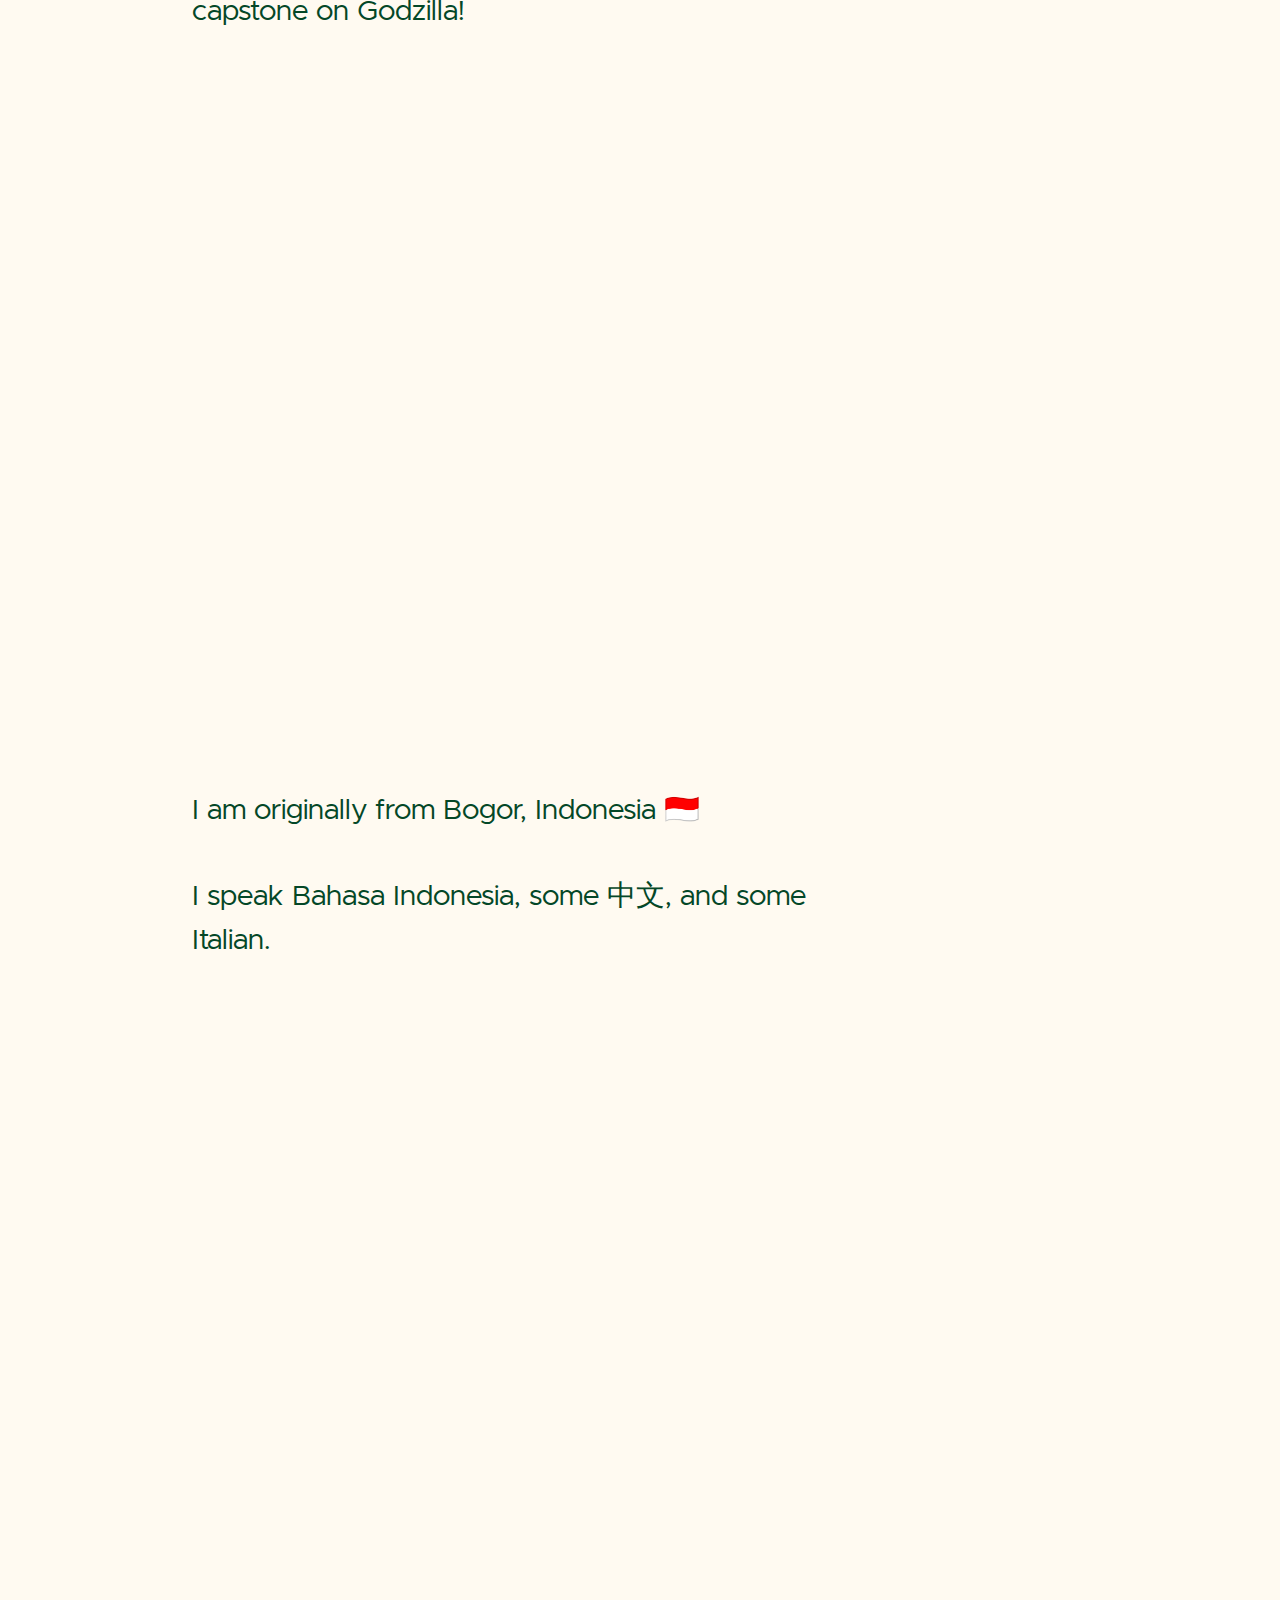
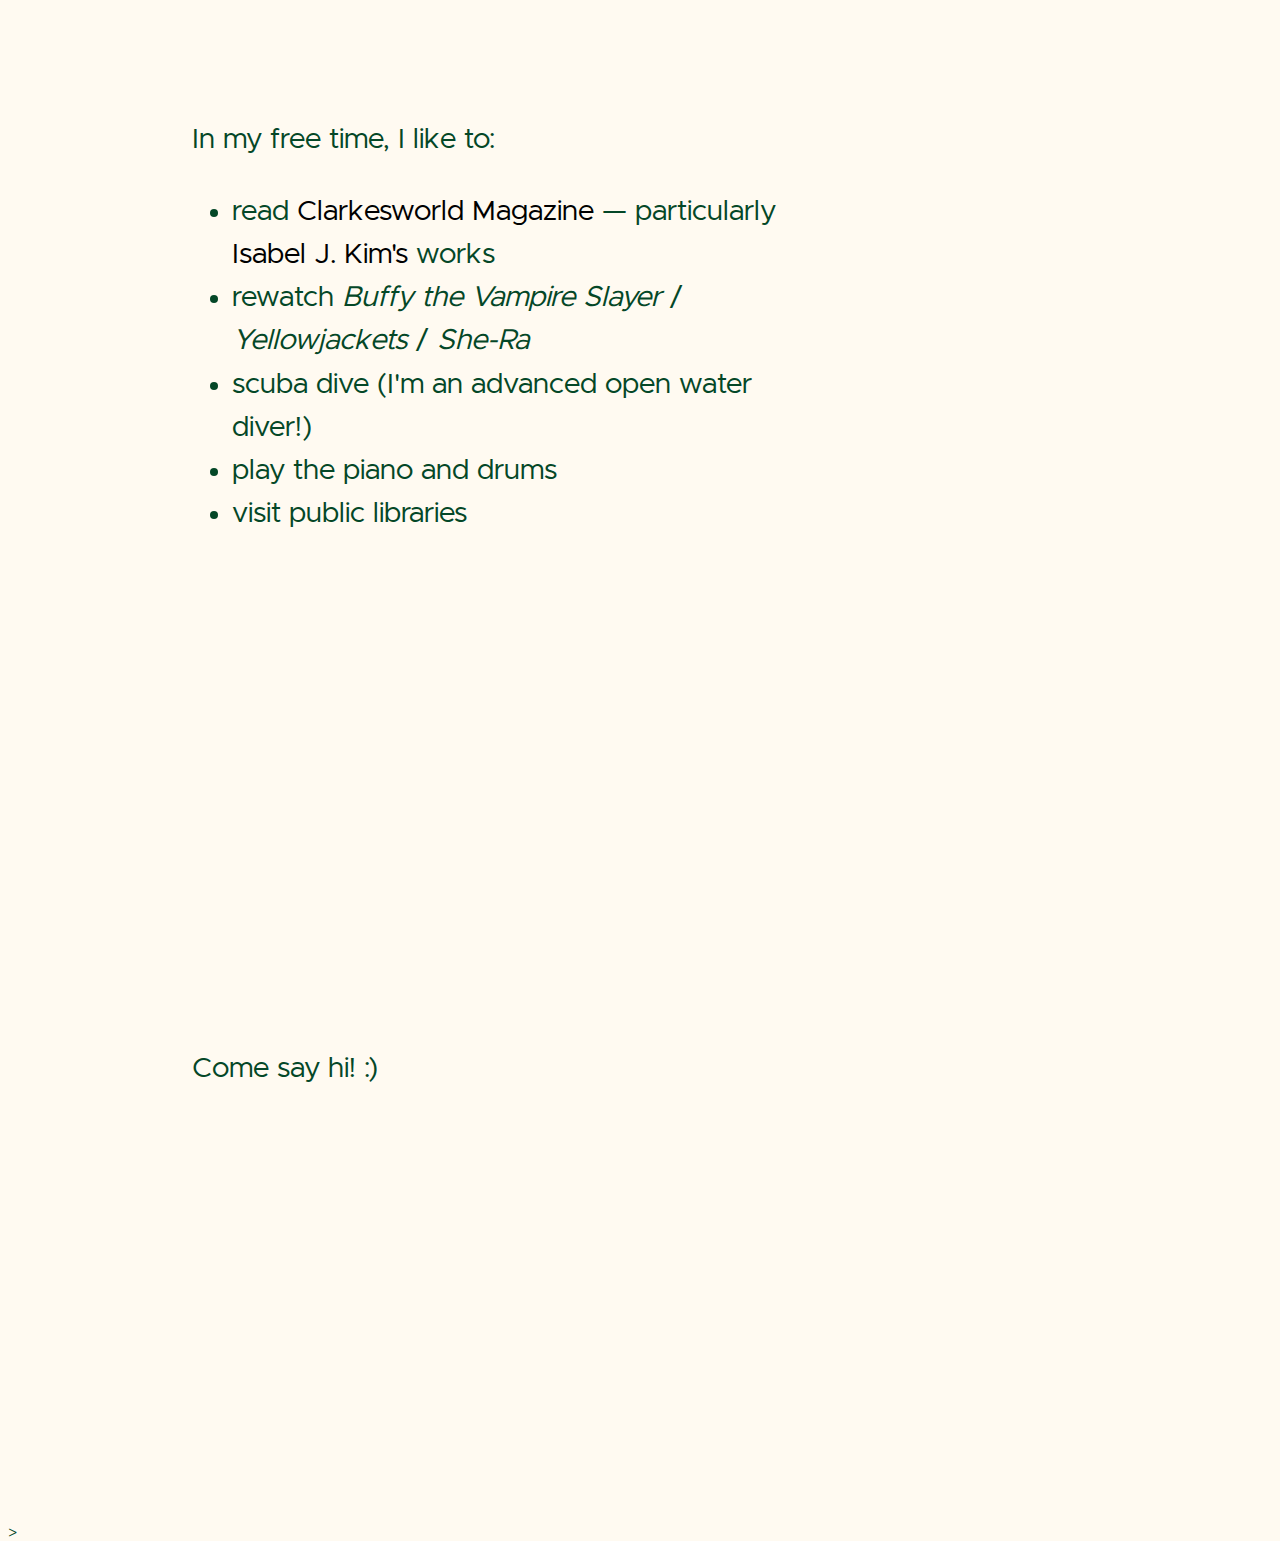
==== commit a296a1e6: "Updates" ====
--- a/about.html
+++ b/about.html
@@ -9,24 +9,24 @@
 		<meta name="viewport" content="width=device-width, initial-scale=1" />
 		<title>florina sutanto</title>
 		
-		<link rel="modulepreload" href="./_app/immutable/entry/start.QH2w3QvN.js">
-		<link rel="modulepreload" href="./_app/immutable/chunks/entry.CnuXPpNr.js">
-		<link rel="modulepreload" href="./_app/immutable/chunks/scheduler.BpGeUnIB.js">
-		<link rel="modulepreload" href="./_app/immutable/entry/app.skRyRx_Q.js">
-		<link rel="modulepreload" href="./_app/immutable/chunks/index.BRYuX1pY.js">
-		<link rel="modulepreload" href="./_app/immutable/nodes/0.BNtbi38A.js">
-		<link rel="modulepreload" href="./_app/immutable/nodes/3.uMaKQSMu.js">
+		<link rel="modulepreload" href="./_app/immutable/entry/start.VVlNFqqc.js">
+		<link rel="modulepreload" href="./_app/immutable/chunks/entry.BXNSf3Yw.js">
+		<link rel="modulepreload" href="./_app/immutable/chunks/scheduler.BvLojk_z.js">
+		<link rel="modulepreload" href="./_app/immutable/entry/app.C6SN_uvc.js">
+		<link rel="modulepreload" href="./_app/immutable/chunks/index.C_4GKtcn.js">
+		<link rel="modulepreload" href="./_app/immutable/nodes/0.BSONuJUR.js">
+		<link rel="modulepreload" href="./_app/immutable/nodes/3.CSK2wujE.js">
 	</head>
 	<body data-sveltekit-preload-data="hover">
-		<div style="display: contents">  <div class="sidebar"><div class="top-sidebar" data-svelte-h="svelte-an56eq"><a href="/">home</a> <a href="/about">about</a></div> <div class="bottom-sidebar"> <a href="#projects" data-svelte-h="svelte-1a1aqol">projects</a> <a href="#design" data-svelte-h="svelte-1z052nh">design</a></div></div>  <div class="picture" data-svelte-h="svelte-1xizd46"><img src="/assets/images/frame.svg" alt="me"></div>  <div class="about" data-svelte-h="svelte-190jvrb"><h1>hi! i&#39;m flo</h1> <p class="about-text">(also this site is under construction sozz)
+		<div style="display: contents">    <div class="sidebar"><div class="top-sidebar" data-svelte-h="svelte-an56eq"><a href="/">home</a> <a href="/about">about</a></div> <div class="bottom-sidebar"><a href="/#projects" data-svelte-h="svelte-16y5t88">projects</a> <a href="/#design" data-svelte-h="svelte-gly17w">design</a></div></div>  <div class="picture" data-svelte-h="svelte-1xizd46"><img src="/assets/images/frame.svg" alt="me"></div>  <div class="about" data-svelte-h="svelte-1ytv4y3"><h1>hi! i&#39;m flo</h1> <p class="about-text">(also this site is under construction sozz)
         <br><br>
         I’m a writer, developer, and recent graduate of Wesleyan University.
 
-        <img src="/assets/images/arrow.svg" alt="down arrow" class="arrow"></p> <p class="about-text">I majored in Economics and East Asian Studies, but my work has primarily been in data journalism, digital humanities, and creative coding. In summer 2023, I completed the <a href="https://ledeprogram.com/">Lede Program for Data Journalism</a> at Columbia University.</p> <p class="about-text">My interests lie at the intersection of journalism, data, and design — all in service of storytelling. I enjoy writing longform deep-dives on topics I find interesting and meaningful, drawing upon my experience in research and creative writing. I also enjoy creating fun data-driven graphics, like this one for The Pudding.</p> <p class="about-text">In the past, I’ve written about music, history, literature, languages, pop culture, economics, and libraries. Fun fact, I wrote my East Asian Studies capstone on Godzilla!</p> <p class="about-text">I am originally from Bogor, Indonesia 🇮🇩<br><br>I speak Bahasa Indonesia, some 中文, and some Italian.</p> <div class="about-text"><p>In my free time, I like to:</p> <ul><li>read <a href="https://clarkesworldmagazine.com/">Clarkesworld Magazine</a> — particularly <a href="https://www.isabel.kim/">Isabel J. Kim&#39;s</a> works</li> <li>rewatch <i>Buffy the Vampire Slayer</i> / <i>Yellowjackets</i> / <i>She-Ra</i></li> <li>scuba dive (I&#39;m an advanced open water diver!)</li> <li>play the piano and drums</li>  <li>visit public libraries</li></ul></div> <p class="about-text-final">Come say hi! :)</p> </div>&gt; 
+        <img src="/assets/images/arrow.svg" alt="down arrow" class="arrow"></p> <p class="about-text">I majored in Economics and East Asian Studies, but my work has primarily been in data journalism, digital humanities, and creative coding. In summer 2023, I completed the <a href="https://ledeprogram.com/">Lede Program for Data Journalism</a> at Columbia University. See my projects <a href="/#projects">here</a>.</p> <p class="about-text">My interests lie at the intersection of journalism, data, and design — all in service of storytelling. I enjoy writing longform deep-dives on topics I find interesting and meaningful, drawing upon my experience in research and creative writing. I also enjoy creating fun data-driven graphics, like this one for The Pudding.</p> <p class="about-text">In the past, I’ve written about music, history, literature, languages, pop culture, economics, and libraries. Fun fact, I wrote my East Asian Studies capstone on Godzilla!</p> <p class="about-text">I am originally from Bogor, Indonesia 🇮🇩<br><br>I speak Bahasa Indonesia, some 中文, and some Italian.</p> <div class="about-text"><p>In my free time, I like to:</p> <ul><li>read <a href="https://clarkesworldmagazine.com/">Clarkesworld Magazine</a> — particularly <a href="https://www.isabel.kim/">Isabel J. Kim&#39;s</a> works</li> <li>rewatch <i>Buffy the Vampire Slayer</i> / <i>Yellowjackets</i> / <i>She-Ra</i></li> <li>scuba dive (I&#39;m an advanced open water diver!)</li> <li>play the piano and drums</li>  <li>visit public libraries</li></ul></div> <p class="about-text-final">Come say hi! :)</p> </div>&gt; 
 			
 			<script>
 				{
-					__sveltekit_1jq28tb = {
+					__sveltekit_1beq3lp = {
 						base: new URL(".", location).pathname.slice(0, -1)
 					};
 
@@ -35,8 +35,8 @@
 					const data = [null,null];
 
 					Promise.all([
-						import("./_app/immutable/entry/start.QH2w3QvN.js"),
-						import("./_app/immutable/entry/app.skRyRx_Q.js")
+						import("./_app/immutable/entry/start.VVlNFqqc.js"),
+						import("./_app/immutable/entry/app.C6SN_uvc.js")
 					]).then(([kit, app]) => {
 						kit.start(app, element, {
 							node_ids: [0, 3],
--- a/global.css
+++ b/global.css
@@ -123,7 +123,7 @@
     margin-top: 10px;
     color: black;
     font-size: 1.3em;
-    line-height: 1.2;
+    line-height: 1.25;
 }
 
 .project-entry .description p.skills {
